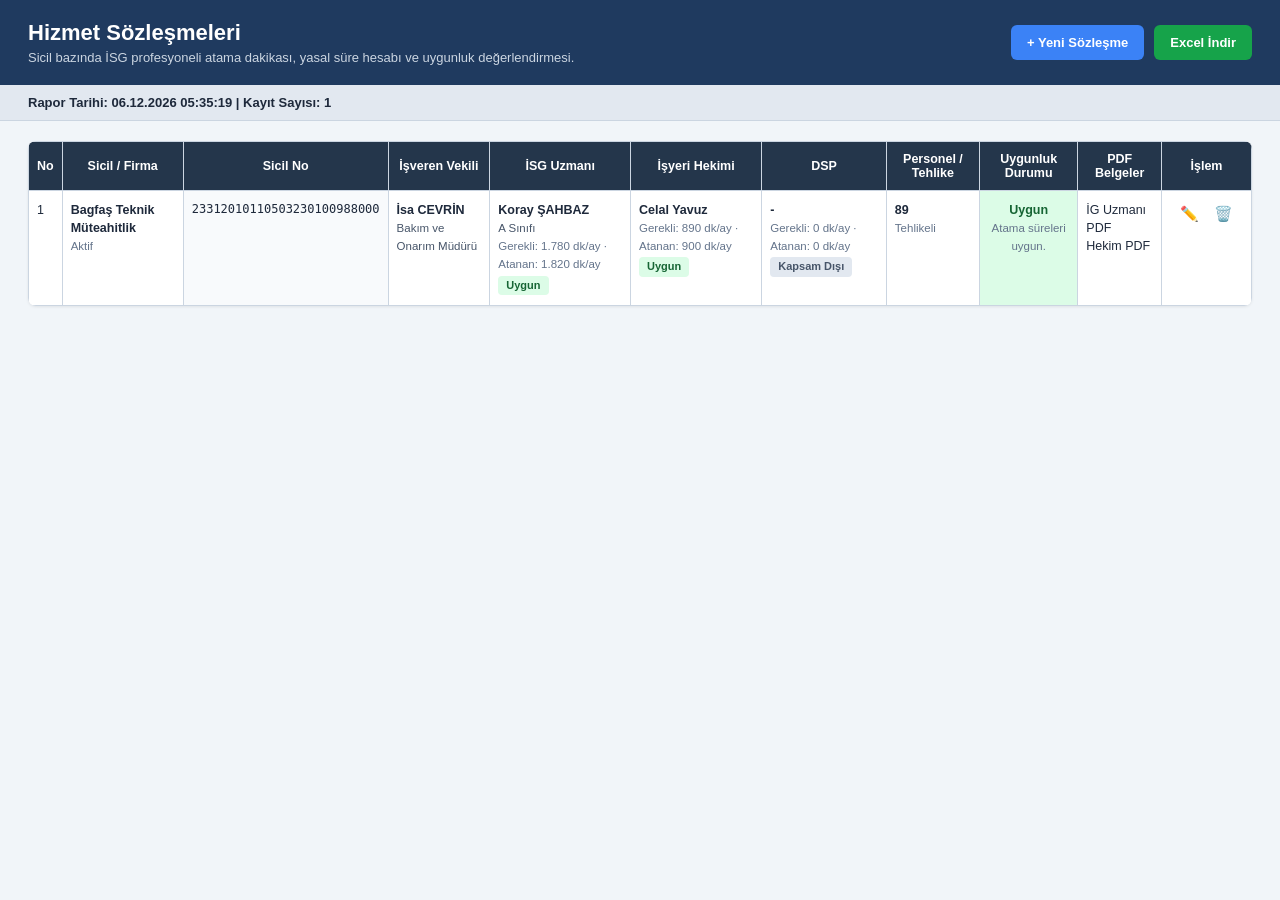
==== index.html @ 4b763975 "Add HTML-based İSG Hizmet Sözleşmeleri report app with Excel export Builds a browser-only CRUD app (" ====
<!DOCTYPE html>
<html lang="tr">
<head>
<meta charset="UTF-8">
<meta name="viewport" content="width=device-width, initial-scale=1.0">
<title>İSG Hizmet Sözleşmeleri</title>
<link rel="stylesheet" href="styles.css">
<script src="vendor/exceljs.min.js"></script>
</head>
<body>

<header class="app-header">
  <div>
    <h1>Hizmet Sözleşmeleri</h1>
    <p>Sicil bazında İSG profesyoneli atama dakikası, yasal süre hesabı ve uygunluk değerlendirmesi.</p>
  </div>
  <div class="header-actions">
    <button id="btnNew" class="btn btn-primary">+ Yeni Sözleşme</button>
    <button id="btnExport" class="btn btn-export">Excel İndir</button>
  </div>
</header>

<div class="meta-bar">
  <span id="reportMeta">Rapor Tarihi: —   |   Kayıt Sayısı: 0</span>
</div>

<main>
  <div class="table-wrap">
    <table id="reportTable">
      <thead>
        <tr>
          <th>No</th>
          <th>Sicil / Firma</th>
          <th>Sicil No</th>
          <th>İşveren Vekili</th>
          <th>İSG Uzmanı</th>
          <th>İşyeri Hekimi</th>
          <th>DSP</th>
          <th>Personel / Tehlike</th>
          <th>Uygunluk Durumu</th>
          <th>PDF Belgeler</th>
          <th class="col-actions">İşlem</th>
        </tr>
      </thead>
      <tbody id="tableBody"></tbody>
    </table>
    <p id="emptyState" class="empty-state" hidden>Henüz kayıt eklenmedi. "Yeni Sözleşme" ile başlayın.</p>
  </div>
</main>

<!-- Kayıt Ekle / Düzenle Modal -->
<div id="modalOverlay" class="modal-overlay" hidden>
  <div class="modal">
    <div class="modal-header">
      <h2 id="modalTitle">Yeni Sözleşme</h2>
      <button id="btnCloseModal" class="btn-icon" aria-label="Kapat">✕</button>
    </div>
    <form id="contractForm" class="modal-body">
      <input type="hidden" id="recordId">

      <fieldset>
        <legend>Firma Bilgileri</legend>
        <div class="grid-2">
          <label>Sicil / Firma Adı
            <input type="text" id="firmaAdi" required placeholder="Örn. Bagfaş Teknik Müteahitlik">
          </label>
          <label>Firma Durumu
            <select id="firmaDurumu">
              <option value="Aktif">Aktif</option>
              <option value="Pasif">Pasif</option>
            </select>
          </label>
          <label>Sicil No
            <input type="text" id="sicilNo" required placeholder="23312010110503230100988000">
          </label>
          <label>Personel Sayısı
            <input type="number" id="personelSayisi" min="0" required placeholder="89">
          </label>
          <label>Tehlike Sınıfı
            <select id="tehlikeSinifi">
              <option value="Az Tehlikeli">Az Tehlikeli</option>
              <option value="Tehlikeli">Tehlikeli</option>
              <option value="Çok Tehlikeli">Çok Tehlikeli</option>
            </select>
          </label>
        </div>
      </fieldset>

      <fieldset>
        <legend>İşveren Vekili</legend>
        <div class="grid-2">
          <label>Ad Soyad
            <input type="text" id="vekilAd" placeholder="İsa CEVRİN">
          </label>
          <label>Unvan
            <input type="text" id="vekilUnvan" placeholder="Bakım ve Onarım Müdürü">
          </label>
        </div>
      </fieldset>

      <fieldset>
        <legend>İSG Uzmanı</legend>
        <div class="grid-4">
          <label>Ad Soyad
            <input type="text" id="isgAd" placeholder="Koray ŞAHBAZ">
          </label>
          <label>Sınıf
            <select id="isgSinif">
              <option value="">Kapsam Dışı</option>
              <option value="A Sınıfı">A Sınıfı</option>
              <option value="B Sınıfı">B Sınıfı</option>
              <option value="C Sınıfı">C Sınıfı</option>
            </select>
          </label>
          <label>Gerekli (dk/ay)
            <input type="number" id="isgGerekli" min="0" value="0">
          </label>
          <label>Atanan (dk/ay)
            <input type="number" id="isgAtanan" min="0" value="0">
          </label>
        </div>
      </fieldset>

      <fieldset>
        <legend>İşyeri Hekimi</legend>
        <div class="grid-3">
          <label>Ad Soyad
            <input type="text" id="hekimAd" placeholder="Celal Yavuz">
          </label>
          <label>Gerekli (dk/ay)
            <input type="number" id="hekimGerekli" min="0" value="0">
          </label>
          <label>Atanan (dk/ay)
            <input type="number" id="hekimAtanan" min="0" value="0">
          </label>
        </div>
      </fieldset>

      <fieldset>
        <legend>DSP (Diğer Sağlık Personeli)</legend>
        <div class="grid-3">
          <label>Ad Soyad <span class="hint">(boş = Kapsam Dışı)</span>
            <input type="text" id="dspAd" placeholder="Emrah BOZCA">
          </label>
          <label>Gerekli (dk/ay)
            <input type="number" id="dspGerekli" min="0" value="0">
          </label>
          <label>Atanan (dk/ay)
            <input type="number" id="dspAtanan" min="0" value="0">
          </label>
        </div>
      </fieldset>

      <fieldset>
        <legend>PDF Belgeler</legend>
        <div class="checkbox-row">
          <label class="checkbox"><input type="checkbox" id="pdfIsg"> İG Uzmanı PDF</label>
          <label class="checkbox"><input type="checkbox" id="pdfHekim"> Hekim PDF</label>
          <label class="checkbox"><input type="checkbox" id="pdfDsp"> DSP PDF</label>
        </div>
      </fieldset>

      <div class="modal-footer">
        <button type="button" id="btnCancel" class="btn btn-secondary">Vazgeç</button>
        <button type="submit" class="btn btn-primary">Kaydet</button>
      </div>
    </form>
  </div>
</div>

<script src="app.js"></script>
</body>
</html>
---- styles.css ----
:root {
  --navy-dark: #1f3a5f;
  --navy-darker: #24364b;
  --slate-bg: #e2e8f0;
  --slate-text: #1e293b;
  --border-color: #cbd5e1;
  --green-bg: #dcfce7;
  --green-text: #166534;
  --red-bg: #fee2e2;
  --red-text: #991b1b;
  --amber-bg: #fef9c3;
  --amber-text: #854d0e;
  --gray-bg: #f8fafc;
  --font: "Segoe UI", "Arial", sans-serif;
  --mono-font: "Consolas", "SFMono-Regular", monospace;
}

* { box-sizing: border-box; }

body {
  margin: 0;
  font-family: var(--font);
  background: #f1f5f9;
  color: var(--slate-text);
}

.app-header {
  background: var(--navy-dark);
  color: #fff;
  padding: 20px 28px;
  display: flex;
  justify-content: space-between;
  align-items: center;
  flex-wrap: wrap;
  gap: 12px;
}

.app-header h1 {
  margin: 0 0 4px 0;
  font-size: 22px;
}

.app-header p {
  margin: 0;
  font-size: 13px;
  color: #cbd5e1;
  max-width: 640px;
}

.header-actions {
  display: flex;
  gap: 10px;
}

.btn {
  border: none;
  border-radius: 6px;
  padding: 10px 16px;
  font-size: 13px;
  font-weight: 600;
  cursor: pointer;
  transition: opacity 0.15s ease;
}

.btn:hover { opacity: 0.88; }

.btn-primary { background: #3b82f6; color: #fff; }
.btn-export { background: #16a34a; color: #fff; }
.btn-secondary { background: #e2e8f0; color: #1e293b; }

.meta-bar {
  background: var(--slate-bg);
  color: var(--slate-text);
  font-weight: 600;
  font-size: 13px;
  padding: 10px 28px;
  border-bottom: 1px solid var(--border-color);
}

main {
  padding: 20px 28px 40px;
}

.table-wrap {
  background: #fff;
  border-radius: 8px;
  overflow-x: auto;
  box-shadow: 0 1px 3px rgba(0,0,0,0.08);
}

table {
  width: 100%;
  border-collapse: collapse;
  min-width: 1100px;
}

thead th {
  background: var(--navy-darker);
  color: #fff;
  font-size: 12.5px;
  text-align: center;
  padding: 10px 8px;
  border: 1px solid var(--border-color);
  white-space: normal;
}

tbody td {
  border: 1px solid var(--border-color);
  padding: 10px 8px;
  font-size: 12.5px;
  vertical-align: top;
  line-height: 1.45;
}

tbody tr:nth-child(even) { background: #fbfcfe; }

td.col-sicilno {
  font-family: var(--mono-font);
  background: var(--gray-bg);
  font-size: 12px;
}

.cell-title { font-weight: 600; }
.cell-sub { color: #64748b; font-size: 11.5px; }
.cell-block + .cell-block { margin-top: 8px; }
.cell-name { font-weight: 600; }
.cell-detail { color: #475569; font-size: 11.5px; }

.badge {
  display: inline-block;
  padding: 2px 8px;
  border-radius: 4px;
  font-size: 11px;
  font-weight: 600;
  margin-top: 2px;
}

.badge-ok { background: var(--green-bg); color: var(--green-text); }
.badge-warn { background: var(--amber-bg); color: var(--amber-text); }
.badge-off { background: #e2e8f0; color: #475569; }

td.col-uygunluk {
  text-align: center;
  font-weight: 700;
}
td.col-uygunluk.ok { background: var(--green-bg); color: var(--green-text); }
td.col-uygunluk.bad { background: var(--red-bg); color: var(--red-text); }

.col-actions { width: 90px; text-align: center; }
td.actions-cell { text-align: center; white-space: nowrap; }

.btn-icon {
  background: none;
  border: none;
  cursor: pointer;
  font-size: 15px;
  padding: 4px 6px;
  border-radius: 4px;
}
.btn-icon:hover { background: #f1f5f9; }

.empty-state {
  text-align: center;
  padding: 40px 20px;
  color: #64748b;
  font-size: 14px;
}

/* Modal */
.modal-overlay {
  position: fixed;
  inset: 0;
  background: rgba(15, 23, 42, 0.55);
  display: flex;
  align-items: flex-start;
  justify-content: center;
  padding: 40px 16px;
  overflow-y: auto;
  z-index: 100;
}

.modal-overlay[hidden] {
  display: none;
}

.modal {
  background: #fff;
  width: 100%;
  max-width: 760px;
  border-radius: 10px;
  overflow: hidden;
  box-shadow: 0 20px 50px rgba(0,0,0,0.3);
}

.modal-header {
  display: flex;
  justify-content: space-between;
  align-items: center;
  padding: 16px 22px;
  background: var(--navy-dark);
  color: #fff;
}
.modal-header h2 { margin: 0; font-size: 17px; }
.modal-header .btn-icon { color: #fff; }

.modal-body { padding: 20px 22px; }

fieldset {
  border: 1px solid #e2e8f0;
  border-radius: 8px;
  margin-bottom: 16px;
  padding: 14px 16px 16px;
}
legend {
  font-weight: 700;
  font-size: 12.5px;
  color: var(--navy-darker);
  padding: 0 6px;
}

.grid-2 { display: grid; grid-template-columns: 1fr 1fr; gap: 12px 16px; }
.grid-3 { display: grid; grid-template-columns: 2fr 1fr 1fr; gap: 12px 16px; }
.grid-4 { display: grid; grid-template-columns: 2fr 1fr 1fr 1fr; gap: 12px 16px; }

label {
  display: flex;
  flex-direction: column;
  gap: 5px;
  font-size: 12.5px;
  font-weight: 600;
  color: #334155;
}

.hint { font-weight: 400; color: #94a3b8; font-size: 11px; }

input[type="text"],
input[type="number"],
select {
  font-family: var(--font);
  font-size: 13px;
  padding: 8px 10px;
  border: 1px solid #cbd5e1;
  border-radius: 6px;
  font-weight: 400;
  color: #0f172a;
}

input:focus, select:focus {
  outline: 2px solid #93c5fd;
  outline-offset: 1px;
}

.checkbox-row { display: flex; gap: 20px; flex-wrap: wrap; }
.checkbox {
  flex-direction: row;
  align-items: center;
  font-weight: 500;
}
.checkbox input { width: auto; }

.modal-footer {
  display: flex;
  justify-content: flex-end;
  gap: 10px;
  margin-top: 4px;
}

@media (max-width: 640px) {
  .grid-2, .grid-3, .grid-4 { grid-template-columns: 1fr; }
  .app-header { flex-direction: column; align-items: flex-start; }
}
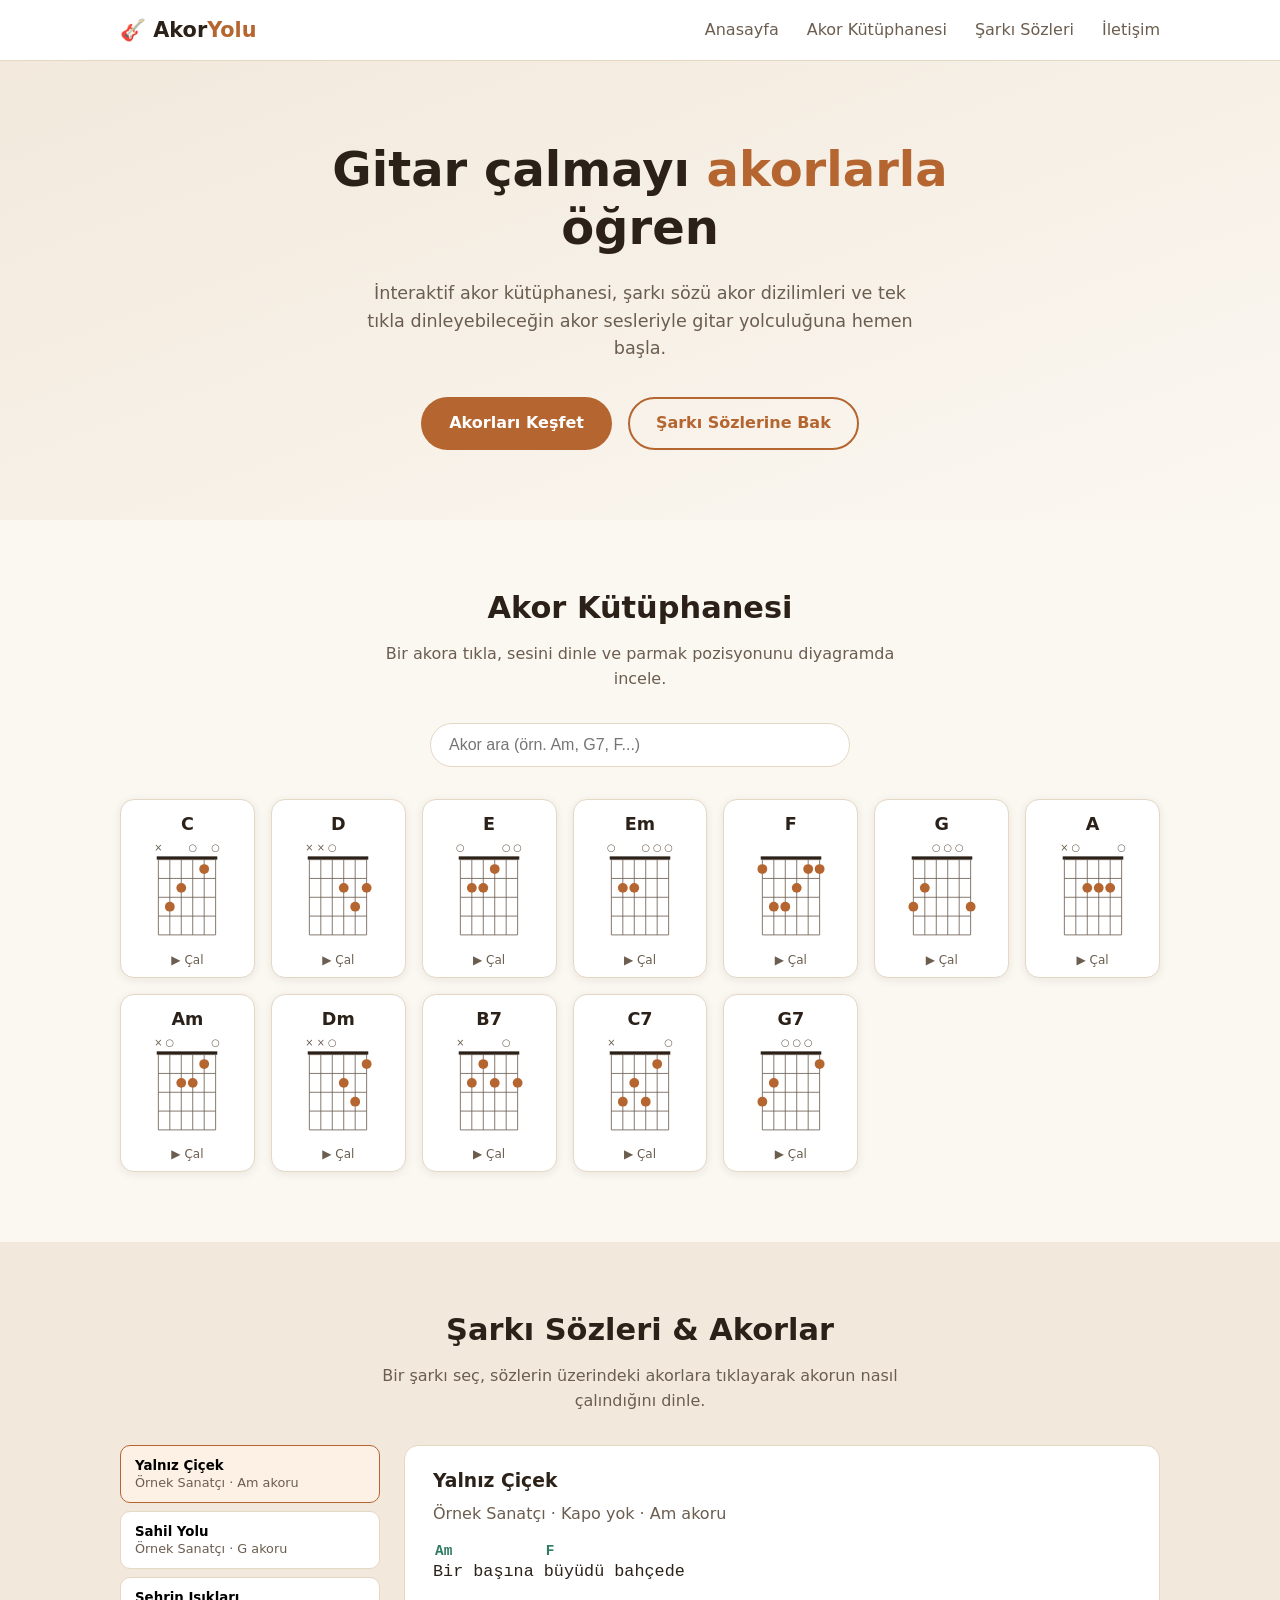
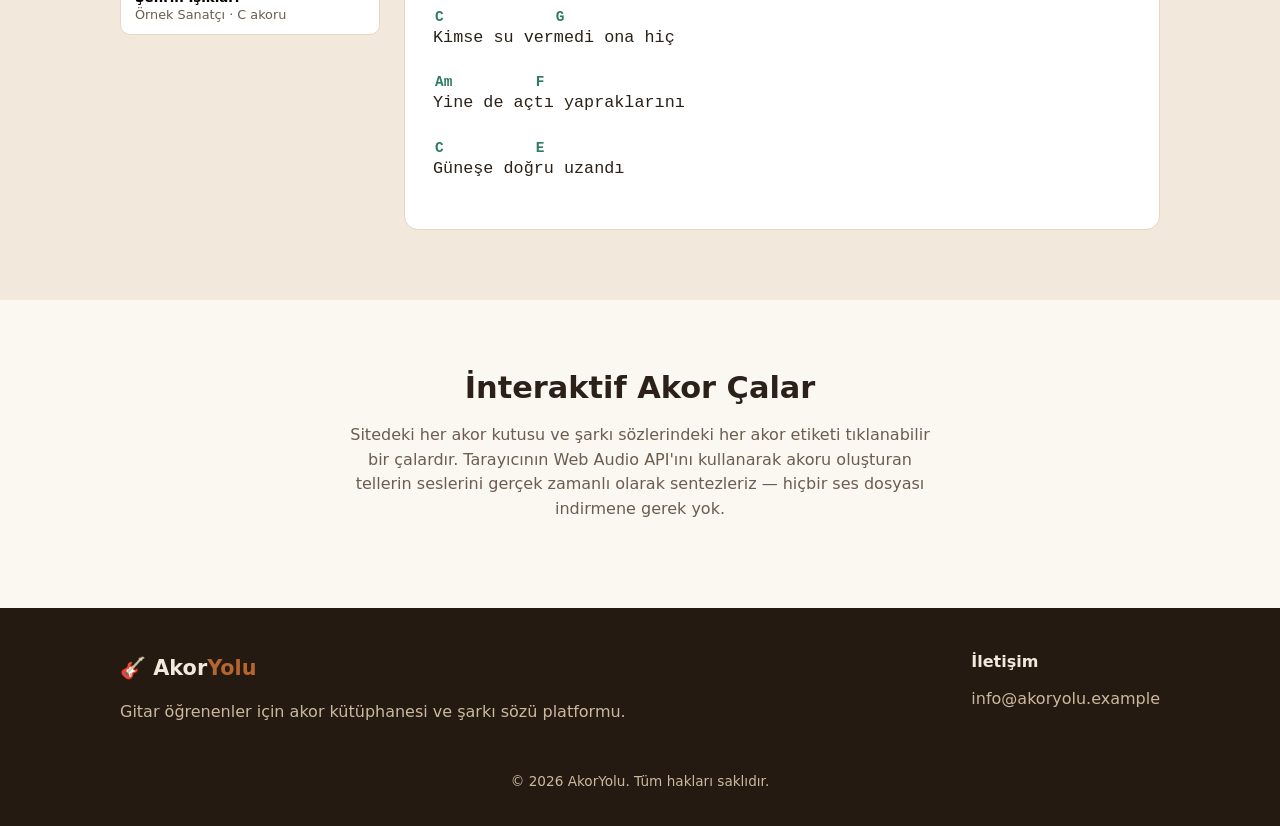
==== commit 66ee54e6: "Add guitar chord homepage with library, song sheets, and interactive player Builds a static Turkish-" ====
--- a/index.html
+++ b/index.html
@@ -1,173 +1,106 @@
 <!DOCTYPE html>
 <html lang="tr">
 <head>
-<meta charset="UTF-8">
-<meta name="viewport" content="width=device-width, initial-scale=1.0">
-<title>İSG Hizmet Sözleşmeleri</title>
-<link rel="stylesheet" href="styles.css">
-<script src="vendor/exceljs.min.js"></script>
+  <meta charset="UTF-8" />
+  <meta name="viewport" content="width=device-width, initial-scale=1.0" />
+  <title>AkorYolu — Gitar Akorları ve Şarkı Sözleri</title>
+  <link rel="icon" href="data:," />
+  <link rel="stylesheet" href="css/style.css" />
 </head>
 <body>
+  <header class="site-header">
+    <div class="container header-inner">
+      <a href="#top" class="logo">🎸 Akor<span>Yolu</span></a>
+      <button id="nav-toggle" class="nav-toggle" aria-label="Menüyü aç/kapat">☰</button>
+      <nav>
+        <ul id="nav-links" class="nav-links">
+          <li><a class="nav-link" href="#top">Anasayfa</a></li>
+          <li><a class="nav-link" href="#kutuphane">Akor Kütüphanesi</a></li>
+          <li><a class="nav-link" href="#sarkilar">Şarkı Sözleri</a></li>
+          <li><a class="nav-link" href="#iletisim">İletişim</a></li>
+        </ul>
+      </nav>
+    </div>
+  </header>
 
-<header class="app-header">
-  <div>
-    <h1>Hizmet Sözleşmeleri</h1>
-    <p>Sicil bazında İSG profesyoneli atama dakikası, yasal süre hesabı ve uygunluk değerlendirmesi.</p>
-  </div>
-  <div class="header-actions">
-    <button id="btnNew" class="btn btn-primary">+ Yeni Sözleşme</button>
-    <button id="btnExport" class="btn btn-export">Excel İndir</button>
-  </div>
-</header>
+  <main id="top">
+    <section class="hero">
+      <div class="container hero-inner">
+        <h1>Gitar çalmayı <span>akorlarla</span> öğren</h1>
+        <p>
+          İnteraktif akor kütüphanesi, şarkı sözü akor dizilimleri ve tek tıkla
+          dinleyebileceğin akor sesleriyle gitar yolculuğuna hemen başla.
+        </p>
+        <div class="hero-actions">
+          <a href="#kutuphane" class="btn btn-primary nav-link">Akorları Keşfet</a>
+          <a href="#sarkilar" class="btn btn-secondary nav-link">Şarkı Sözlerine Bak</a>
+        </div>
+      </div>
+    </section>
 
-<div class="meta-bar">
-  <span id="reportMeta">Rapor Tarihi: —   |   Kayıt Sayısı: 0</span>
-</div>
+    <section id="kutuphane" class="section">
+      <div class="container">
+        <h2>Akor Kütüphanesi</h2>
+        <p class="section-lead">Bir akora tıkla, sesini dinle ve parmak pozisyonunu diyagramda incele.</p>
 
-<main>
-  <div class="table-wrap">
-    <table id="reportTable">
-      <thead>
-        <tr>
-          <th>No</th>
-          <th>Sicil / Firma</th>
-          <th>Sicil No</th>
-          <th>İşveren Vekili</th>
-          <th>İSG Uzmanı</th>
-          <th>İşyeri Hekimi</th>
-          <th>DSP</th>
-          <th>Personel / Tehlike</th>
-          <th>Uygunluk Durumu</th>
-          <th>PDF Belgeler</th>
-          <th class="col-actions">İşlem</th>
-        </tr>
-      </thead>
-      <tbody id="tableBody"></tbody>
-    </table>
-    <p id="emptyState" class="empty-state" hidden>Henüz kayıt eklenmedi. "Yeni Sözleşme" ile başlayın.</p>
-  </div>
-</main>
+        <input
+          type="search"
+          id="chord-search"
+          class="search-input"
+          placeholder="Akor ara (örn. Am, G7, F...)"
+          aria-label="Akor ara"
+        />
 
-<!-- Kayıt Ekle / Düzenle Modal -->
-<div id="modalOverlay" class="modal-overlay" hidden>
-  <div class="modal">
-    <div class="modal-header">
-      <h2 id="modalTitle">Yeni Sözleşme</h2>
-      <button id="btnCloseModal" class="btn-icon" aria-label="Kapat">✕</button>
+        <div id="chord-grid" class="chord-grid"></div>
+
+        <div id="chord-detail" class="chord-detail" hidden></div>
+      </div>
+    </section>
+
+    <section id="sarkilar" class="section section-alt">
+      <div class="container">
+        <h2>Şarkı Sözleri &amp; Akorlar</h2>
+        <p class="section-lead">
+          Bir şarkı seç, sözlerin üzerindeki akorlara tıklayarak akorun nasıl çalındığını dinle.
+        </p>
+
+        <div class="song-layout">
+          <div id="song-list" class="song-list"></div>
+          <div id="song-sheet" class="song-sheet"></div>
+        </div>
+      </div>
+    </section>
+
+    <section id="oynatici" class="section">
+      <div class="container player-info">
+        <h2>İnteraktif Akor Çalar</h2>
+        <p>
+          Sitedeki her akor kutusu ve şarkı sözlerindeki her akor etiketi tıklanabilir bir
+          çalardır. Tarayıcının Web Audio API'ını kullanarak akoru oluşturan tellerin
+          seslerini gerçek zamanlı olarak sentezleriz — hiçbir ses dosyası indirmene gerek yok.
+        </p>
+      </div>
+    </section>
+  </main>
+
+  <footer id="iletisim" class="site-footer">
+    <div class="container footer-inner">
+      <div>
+        <a href="#top" class="logo">🎸 Akor<span>Yolu</span></a>
+        <p>Gitar öğrenenler için akor kütüphanesi ve şarkı sözü platformu.</p>
+      </div>
+      <div>
+        <h4>İletişim</h4>
+        <p>info@akoryolu.example</p>
+      </div>
     </div>
-    <form id="contractForm" class="modal-body">
-      <input type="hidden" id="recordId">
+    <p class="copyright">&copy; 2026 AkorYolu. Tüm hakları saklıdır.</p>
+  </footer>
 
-      <fieldset>
-        <legend>Firma Bilgileri</legend>
-        <div class="grid-2">
-          <label>Sicil / Firma Adı
-            <input type="text" id="firmaAdi" required placeholder="Örn. Bagfaş Teknik Müteahitlik">
-          </label>
-          <label>Firma Durumu
-            <select id="firmaDurumu">
-              <option value="Aktif">Aktif</option>
-              <option value="Pasif">Pasif</option>
-            </select>
-          </label>
-          <label>Sicil No
-            <input type="text" id="sicilNo" required placeholder="23312010110503230100988000">
-          </label>
-          <label>Personel Sayısı
-            <input type="number" id="personelSayisi" min="0" required placeholder="89">
-          </label>
-          <label>Tehlike Sınıfı
-            <select id="tehlikeSinifi">
-              <option value="Az Tehlikeli">Az Tehlikeli</option>
-              <option value="Tehlikeli">Tehlikeli</option>
-              <option value="Çok Tehlikeli">Çok Tehlikeli</option>
-            </select>
-          </label>
-        </div>
-      </fieldset>
-
-      <fieldset>
-        <legend>İşveren Vekili</legend>
-        <div class="grid-2">
-          <label>Ad Soyad
-            <input type="text" id="vekilAd" placeholder="İsa CEVRİN">
-          </label>
-          <label>Unvan
-            <input type="text" id="vekilUnvan" placeholder="Bakım ve Onarım Müdürü">
-          </label>
-        </div>
-      </fieldset>
-
-      <fieldset>
-        <legend>İSG Uzmanı</legend>
-        <div class="grid-4">
-          <label>Ad Soyad
-            <input type="text" id="isgAd" placeholder="Koray ŞAHBAZ">
-          </label>
-          <label>Sınıf
-            <select id="isgSinif">
-              <option value="">Kapsam Dışı</option>
-              <option value="A Sınıfı">A Sınıfı</option>
-              <option value="B Sınıfı">B Sınıfı</option>
-              <option value="C Sınıfı">C Sınıfı</option>
-            </select>
-          </label>
-          <label>Gerekli (dk/ay)
-            <input type="number" id="isgGerekli" min="0" value="0">
-          </label>
-          <label>Atanan (dk/ay)
-            <input type="number" id="isgAtanan" min="0" value="0">
-          </label>
-        </div>
-      </fieldset>
-
-      <fieldset>
-        <legend>İşyeri Hekimi</legend>
-        <div class="grid-3">
-          <label>Ad Soyad
-            <input type="text" id="hekimAd" placeholder="Celal Yavuz">
-          </label>
-          <label>Gerekli (dk/ay)
-            <input type="number" id="hekimGerekli" min="0" value="0">
-          </label>
-          <label>Atanan (dk/ay)
-            <input type="number" id="hekimAtanan" min="0" value="0">
-          </label>
-        </div>
-      </fieldset>
-
-      <fieldset>
-        <legend>DSP (Diğer Sağlık Personeli)</legend>
-        <div class="grid-3">
-          <label>Ad Soyad <span class="hint">(boş = Kapsam Dışı)</span>
-            <input type="text" id="dspAd" placeholder="Emrah BOZCA">
-          </label>
-          <label>Gerekli (dk/ay)
-            <input type="number" id="dspGerekli" min="0" value="0">
-          </label>
-          <label>Atanan (dk/ay)
-            <input type="number" id="dspAtanan" min="0" value="0">
-          </label>
-        </div>
-      </fieldset>
-
-      <fieldset>
-        <legend>PDF Belgeler</legend>
-        <div class="checkbox-row">
-          <label class="checkbox"><input type="checkbox" id="pdfIsg"> İG Uzmanı PDF</label>
-          <label class="checkbox"><input type="checkbox" id="pdfHekim"> Hekim PDF</label>
-          <label class="checkbox"><input type="checkbox" id="pdfDsp"> DSP PDF</label>
-        </div>
-      </fieldset>
-
-      <div class="modal-footer">
-        <button type="button" id="btnCancel" class="btn btn-secondary">Vazgeç</button>
-        <button type="submit" class="btn btn-primary">Kaydet</button>
-      </div>
-    </form>
-  </div>
-</div>
-
-<script src="app.js"></script>
+  <script src="js/chords.js"></script>
+  <script src="js/fretboard.js"></script>
+  <script src="js/player.js"></script>
+  <script src="js/songs.js"></script>
+  <script src="js/app.js"></script>
 </body>
 </html>
--- a/css/style.css
+++ b/css/style.css
@@ -0,0 +1,476 @@
+:root {
+  --color-bg: #fbf7f1;
+  --color-bg-alt: #f2e9dc;
+  --color-surface: #ffffff;
+  --color-text: #2b2118;
+  --color-text-muted: #6b5d4f;
+  --color-primary: #b5652f;
+  --color-primary-dark: #8f4d20;
+  --color-accent: #2f7a63;
+  --color-border: #e4d7c4;
+  --shadow-card: 0 2px 10px rgba(43, 33, 24, 0.08);
+  --radius: 14px;
+  font-size: 16px;
+}
+
+* {
+  box-sizing: border-box;
+}
+
+body {
+  margin: 0;
+  font-family: "Segoe UI", system-ui, -apple-system, sans-serif;
+  background: var(--color-bg);
+  color: var(--color-text);
+  line-height: 1.55;
+}
+
+.container {
+  max-width: 1080px;
+  margin: 0 auto;
+  padding: 0 20px;
+}
+
+h1, h2, h3, h4 {
+  line-height: 1.2;
+  margin: 0 0 0.5em;
+}
+
+a {
+  color: inherit;
+}
+
+/* Header */
+
+.site-header {
+  position: sticky;
+  top: 0;
+  z-index: 20;
+  background: var(--color-surface);
+  border-bottom: 1px solid var(--color-border);
+}
+
+.header-inner {
+  display: flex;
+  align-items: center;
+  justify-content: space-between;
+  padding: 14px 20px;
+}
+
+.logo {
+  font-size: 1.3rem;
+  font-weight: 700;
+  text-decoration: none;
+  color: var(--color-text);
+}
+
+.logo span {
+  color: var(--color-primary);
+}
+
+.nav-toggle {
+  display: none;
+  background: none;
+  border: none;
+  font-size: 1.4rem;
+  cursor: pointer;
+  color: var(--color-text);
+}
+
+.nav-links {
+  list-style: none;
+  display: flex;
+  gap: 28px;
+  margin: 0;
+  padding: 0;
+}
+
+.nav-link {
+  text-decoration: none;
+  font-weight: 500;
+  color: var(--color-text-muted);
+  transition: color 0.15s;
+}
+
+.nav-link:hover {
+  color: var(--color-primary);
+}
+
+/* Hero */
+
+.hero {
+  background: linear-gradient(160deg, var(--color-bg-alt), var(--color-bg));
+  padding: 80px 0 70px;
+  text-align: center;
+}
+
+.hero h1 {
+  font-size: clamp(2rem, 4vw, 3rem);
+  max-width: 700px;
+  margin: 0 auto 0.5em;
+}
+
+.hero h1 span {
+  color: var(--color-primary);
+}
+
+.hero p {
+  max-width: 560px;
+  margin: 0 auto 2em;
+  color: var(--color-text-muted);
+  font-size: 1.1rem;
+}
+
+.hero-actions {
+  display: flex;
+  gap: 16px;
+  justify-content: center;
+  flex-wrap: wrap;
+}
+
+.btn {
+  display: inline-block;
+  padding: 12px 26px;
+  border-radius: 999px;
+  font-weight: 600;
+  text-decoration: none;
+  cursor: pointer;
+  border: 2px solid transparent;
+  font-size: 1rem;
+}
+
+.btn-primary {
+  background: var(--color-primary);
+  color: #fff;
+}
+
+.btn-primary:hover {
+  background: var(--color-primary-dark);
+}
+
+.btn-secondary {
+  background: transparent;
+  border-color: var(--color-primary);
+  color: var(--color-primary);
+}
+
+.btn-secondary:hover {
+  background: var(--color-bg-alt);
+}
+
+/* Sections */
+
+.section {
+  padding: 70px 0;
+}
+
+.section-alt {
+  background: var(--color-bg-alt);
+}
+
+.section h2 {
+  font-size: 1.9rem;
+  text-align: center;
+}
+
+.section-lead {
+  text-align: center;
+  color: var(--color-text-muted);
+  max-width: 560px;
+  margin: 0 auto 32px;
+}
+
+/* Chord library */
+
+.search-input {
+  display: block;
+  width: 100%;
+  max-width: 420px;
+  margin: 0 auto 32px;
+  padding: 12px 18px;
+  border-radius: 999px;
+  border: 1px solid var(--color-border);
+  font-size: 1rem;
+  background: var(--color-surface);
+}
+
+.search-input:focus {
+  outline: 2px solid var(--color-primary);
+}
+
+.chord-grid {
+  display: grid;
+  grid-template-columns: repeat(auto-fill, minmax(130px, 1fr));
+  gap: 16px;
+}
+
+.chord-card {
+  background: var(--color-surface);
+  border: 1px solid var(--color-border);
+  border-radius: var(--radius);
+  padding: 14px 10px 10px;
+  display: flex;
+  flex-direction: column;
+  align-items: center;
+  gap: 6px;
+  cursor: pointer;
+  box-shadow: var(--shadow-card);
+  transition: transform 0.15s, box-shadow 0.15s;
+  color: var(--color-text);
+  font-family: inherit;
+}
+
+.chord-card:hover {
+  transform: translateY(-3px);
+  box-shadow: 0 6px 16px rgba(43, 33, 24, 0.14);
+}
+
+.chord-card.is-playing {
+  border-color: var(--color-primary);
+  box-shadow: 0 0 0 3px rgba(181, 101, 47, 0.25);
+}
+
+.chord-name {
+  font-weight: 700;
+  font-size: 1.1rem;
+}
+
+.chord-play-hint {
+  font-size: 0.75rem;
+  color: var(--color-text-muted);
+}
+
+.empty-state {
+  grid-column: 1 / -1;
+  text-align: center;
+  color: var(--color-text-muted);
+}
+
+/* Fretboard SVG */
+
+.fretboard-svg {
+  width: 90px;
+  color: var(--color-text);
+}
+
+.chord-detail .fretboard-svg {
+  width: 140px;
+}
+
+.string-line {
+  stroke: var(--color-text-muted);
+  stroke-width: 1;
+}
+
+.fret-line {
+  stroke: var(--color-text-muted);
+  stroke-width: 1;
+}
+
+.nut {
+  fill: var(--color-text);
+}
+
+.finger-dot {
+  fill: var(--color-primary);
+}
+
+.string-marker {
+  font-size: 12px;
+  fill: var(--color-text-muted);
+}
+
+.fret-label {
+  font-size: 10px;
+  fill: var(--color-text-muted);
+}
+
+/* Chord detail */
+
+.chord-detail {
+  margin-top: 36px;
+  background: var(--color-surface);
+  border: 1px solid var(--color-border);
+  border-radius: var(--radius);
+  padding: 24px;
+}
+
+.chord-detail-inner {
+  display: flex;
+  gap: 24px;
+  align-items: center;
+  flex-wrap: wrap;
+}
+
+.chord-detail-inner p {
+  color: var(--color-text-muted);
+  max-width: 420px;
+}
+
+/* Songs */
+
+.song-layout {
+  display: grid;
+  grid-template-columns: 260px 1fr;
+  gap: 24px;
+}
+
+.song-list {
+  display: flex;
+  flex-direction: column;
+  gap: 8px;
+}
+
+.song-list-item {
+  text-align: left;
+  background: var(--color-surface);
+  border: 1px solid var(--color-border);
+  border-radius: 10px;
+  padding: 12px 14px;
+  cursor: pointer;
+  font-family: inherit;
+  display: flex;
+  flex-direction: column;
+  gap: 2px;
+}
+
+.song-list-item:hover {
+  border-color: var(--color-primary);
+}
+
+.song-list-item.active {
+  border-color: var(--color-primary);
+  background: #fdf1e6;
+}
+
+.song-title {
+  font-weight: 600;
+}
+
+.song-meta {
+  font-size: 0.8rem;
+  color: var(--color-text-muted);
+}
+
+.song-sheet {
+  background: var(--color-surface);
+  border: 1px solid var(--color-border);
+  border-radius: var(--radius);
+  padding: 24px 28px;
+}
+
+.song-sheet-header p {
+  color: var(--color-text-muted);
+  margin-top: 0;
+}
+
+.song-lyrics {
+  font-family: "Courier New", monospace;
+  font-size: 1.05rem;
+}
+
+.lyric-line {
+  display: flex;
+  flex-wrap: wrap;
+  margin-bottom: 1.4em;
+}
+
+.lyric-segment {
+  display: flex;
+  flex-direction: column;
+  align-items: flex-start;
+}
+
+.chord-tag {
+  background: none;
+  border: none;
+  color: var(--color-accent);
+  font-weight: 700;
+  cursor: pointer;
+  padding: 0 2px;
+  font-family: inherit;
+  font-size: 0.9rem;
+}
+
+.chord-tag:hover,
+.chord-tag.is-playing {
+  color: var(--color-primary);
+  text-decoration: underline;
+}
+
+.chord-tag-empty {
+  visibility: hidden;
+}
+
+.lyric-word {
+  white-space: pre;
+}
+
+/* Player info */
+
+.player-info {
+  text-align: center;
+  max-width: 640px;
+}
+
+.player-info p {
+  color: var(--color-text-muted);
+}
+
+/* Footer */
+
+.site-footer {
+  background: #241a11;
+  color: #f2e9dc;
+  padding: 44px 0 20px;
+}
+
+.footer-inner {
+  display: flex;
+  justify-content: space-between;
+  flex-wrap: wrap;
+  gap: 24px;
+}
+
+.site-footer .logo {
+  color: #f2e9dc;
+}
+
+.site-footer p {
+  color: #cbb99f;
+}
+
+.copyright {
+  text-align: center;
+  color: #8a7862;
+  font-size: 0.85rem;
+  margin-top: 30px;
+}
+
+/* Responsive */
+
+@media (max-width: 720px) {
+  .nav-toggle {
+    display: block;
+  }
+
+  .nav-links {
+    position: absolute;
+    top: 100%;
+    left: 0;
+    right: 0;
+    background: var(--color-surface);
+    flex-direction: column;
+    padding: 16px 20px;
+    display: none;
+    border-bottom: 1px solid var(--color-border);
+  }
+
+  .nav-links.open {
+    display: flex;
+  }
+
+  .song-layout {
+    grid-template-columns: 1fr;
+  }
+}
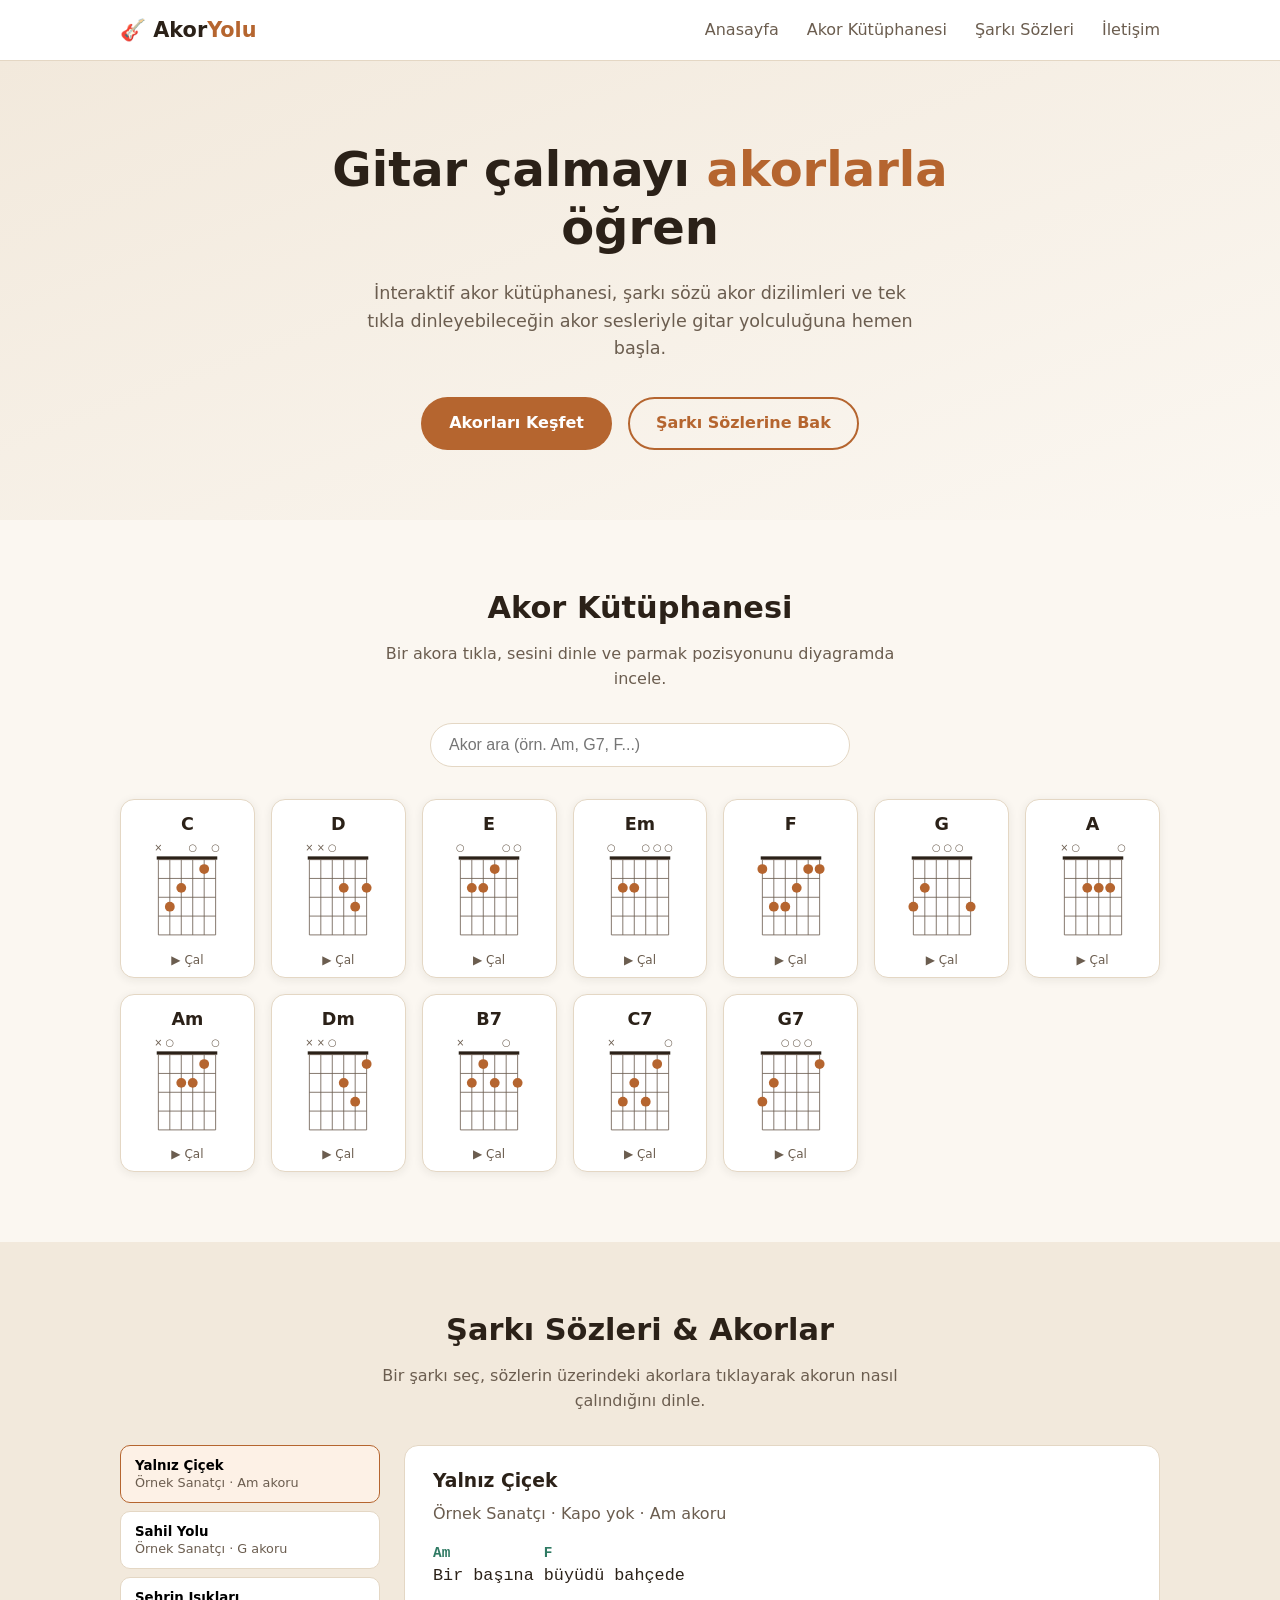
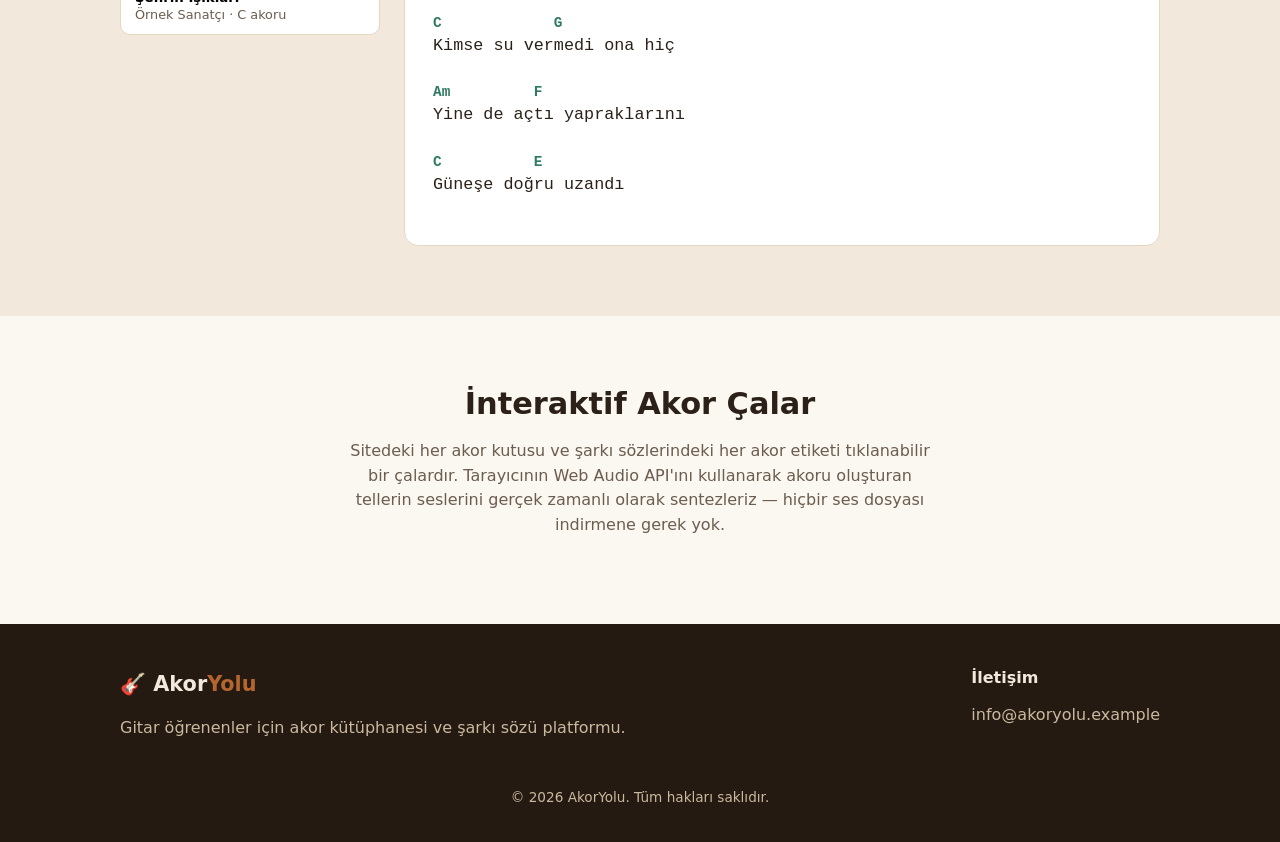
==== commit 794bb75a: "Turn site into an installable PWA for phone/tablet and iOS Adds a web app manifest, service worker (" ====
--- a/index.html
+++ b/index.html
@@ -2,9 +2,21 @@
 <html lang="tr">
 <head>
   <meta charset="UTF-8" />
-  <meta name="viewport" content="width=device-width, initial-scale=1.0" />
+  <meta name="viewport" content="width=device-width, initial-scale=1.0, viewport-fit=cover, user-scalable=no" />
   <title>AkorYolu — Gitar Akorları ve Şarkı Sözleri</title>
+
+  <!-- PWA -->
+  <link rel="manifest" href="manifest.json" />
+  <meta name="theme-color" content="#b5652f" />
+  <link rel="icon" type="image/png" sizes="32x32" href="icons/favicon-32.png" />
   <link rel="icon" href="data:," />
+
+  <!-- iOS "Add to Home Screen" support -->
+  <meta name="apple-mobile-web-app-capable" content="yes" />
+  <meta name="apple-mobile-web-app-status-bar-style" content="black-translucent" />
+  <meta name="apple-mobile-web-app-title" content="AkorYolu" />
+  <link rel="apple-touch-icon" href="icons/apple-touch-icon.png" />
+
   <link rel="stylesheet" href="css/style.css" />
 </head>
 <body>
@@ -102,5 +114,12 @@
   <script src="js/player.js"></script>
   <script src="js/songs.js"></script>
   <script src="js/app.js"></script>
+  <script>
+    if ("serviceWorker" in navigator) {
+      window.addEventListener("load", () => {
+        navigator.serviceWorker.register("service-worker.js").catch(() => {});
+      });
+    }
+  </script>
 </body>
 </html>
--- a/css/style.css
+++ b/css/style.css
@@ -17,12 +17,22 @@
   box-sizing: border-box;
 }
 
+html {
+  -webkit-text-size-adjust: 100%;
+}
+
 body {
   margin: 0;
   font-family: "Segoe UI", system-ui, -apple-system, sans-serif;
   background: var(--color-bg);
   color: var(--color-text);
   line-height: 1.55;
+  overscroll-behavior-y: contain;
+  -webkit-tap-highlight-color: transparent;
+}
+
+button {
+  touch-action: manipulation;
 }
 
 .container {
@@ -48,6 +58,7 @@
   z-index: 20;
   background: var(--color-surface);
   border-bottom: 1px solid var(--color-border);
+  padding-top: env(safe-area-inset-top);
 }
 
 .header-inner {
@@ -55,6 +66,8 @@
   align-items: center;
   justify-content: space-between;
   padding: 14px 20px;
+  padding-left: max(20px, env(safe-area-inset-left));
+  padding-right: max(20px, env(safe-area-inset-right));
 }
 
 .logo {
@@ -387,9 +400,11 @@
   color: var(--color-accent);
   font-weight: 700;
   cursor: pointer;
-  padding: 0 2px;
+  padding: 6px 4px;
+  margin: -6px -4px;
   font-family: inherit;
   font-size: 0.9rem;
+  min-height: 32px;
 }
 
 .chord-tag:hover,
@@ -423,6 +438,7 @@
   background: #241a11;
   color: #f2e9dc;
   padding: 44px 0 20px;
+  padding-bottom: max(20px, env(safe-area-inset-bottom));
 }
 
 .footer-inner {
@@ -452,6 +468,8 @@
 @media (max-width: 720px) {
   .nav-toggle {
     display: block;
+    min-width: 44px;
+    min-height: 44px;
   }
 
   .nav-links {
@@ -462,6 +480,7 @@
     background: var(--color-surface);
     flex-direction: column;
     padding: 16px 20px;
+    padding-bottom: max(16px, env(safe-area-inset-bottom));
     display: none;
     border-bottom: 1px solid var(--color-border);
   }
@@ -470,7 +489,50 @@
     display: flex;
   }
 
+  .nav-links .nav-link {
+    display: block;
+    padding: 10px 0;
+  }
+
   .song-layout {
     grid-template-columns: 1fr;
   }
-}
+
+  .hero {
+    padding: 56px 0 48px;
+  }
+
+  .section {
+    padding: 48px 0;
+  }
+
+  .chord-grid {
+    grid-template-columns: repeat(auto-fill, minmax(105px, 1fr));
+    gap: 12px;
+  }
+}
+
+/* Tablet: keep nav visible but tighten spacing a touch */
+@media (min-width: 721px) and (max-width: 1024px) {
+  .chord-grid {
+    grid-template-columns: repeat(auto-fill, minmax(140px, 1fr));
+  }
+}
+
+/* Touch devices: enlarge tap targets */
+@media (pointer: coarse) {
+  .chord-card {
+    min-height: 44px;
+  }
+
+  .song-list-item {
+    min-height: 48px;
+  }
+
+  .btn {
+    min-height: 44px;
+    display: inline-flex;
+    align-items: center;
+    justify-content: center;
+  }
+}
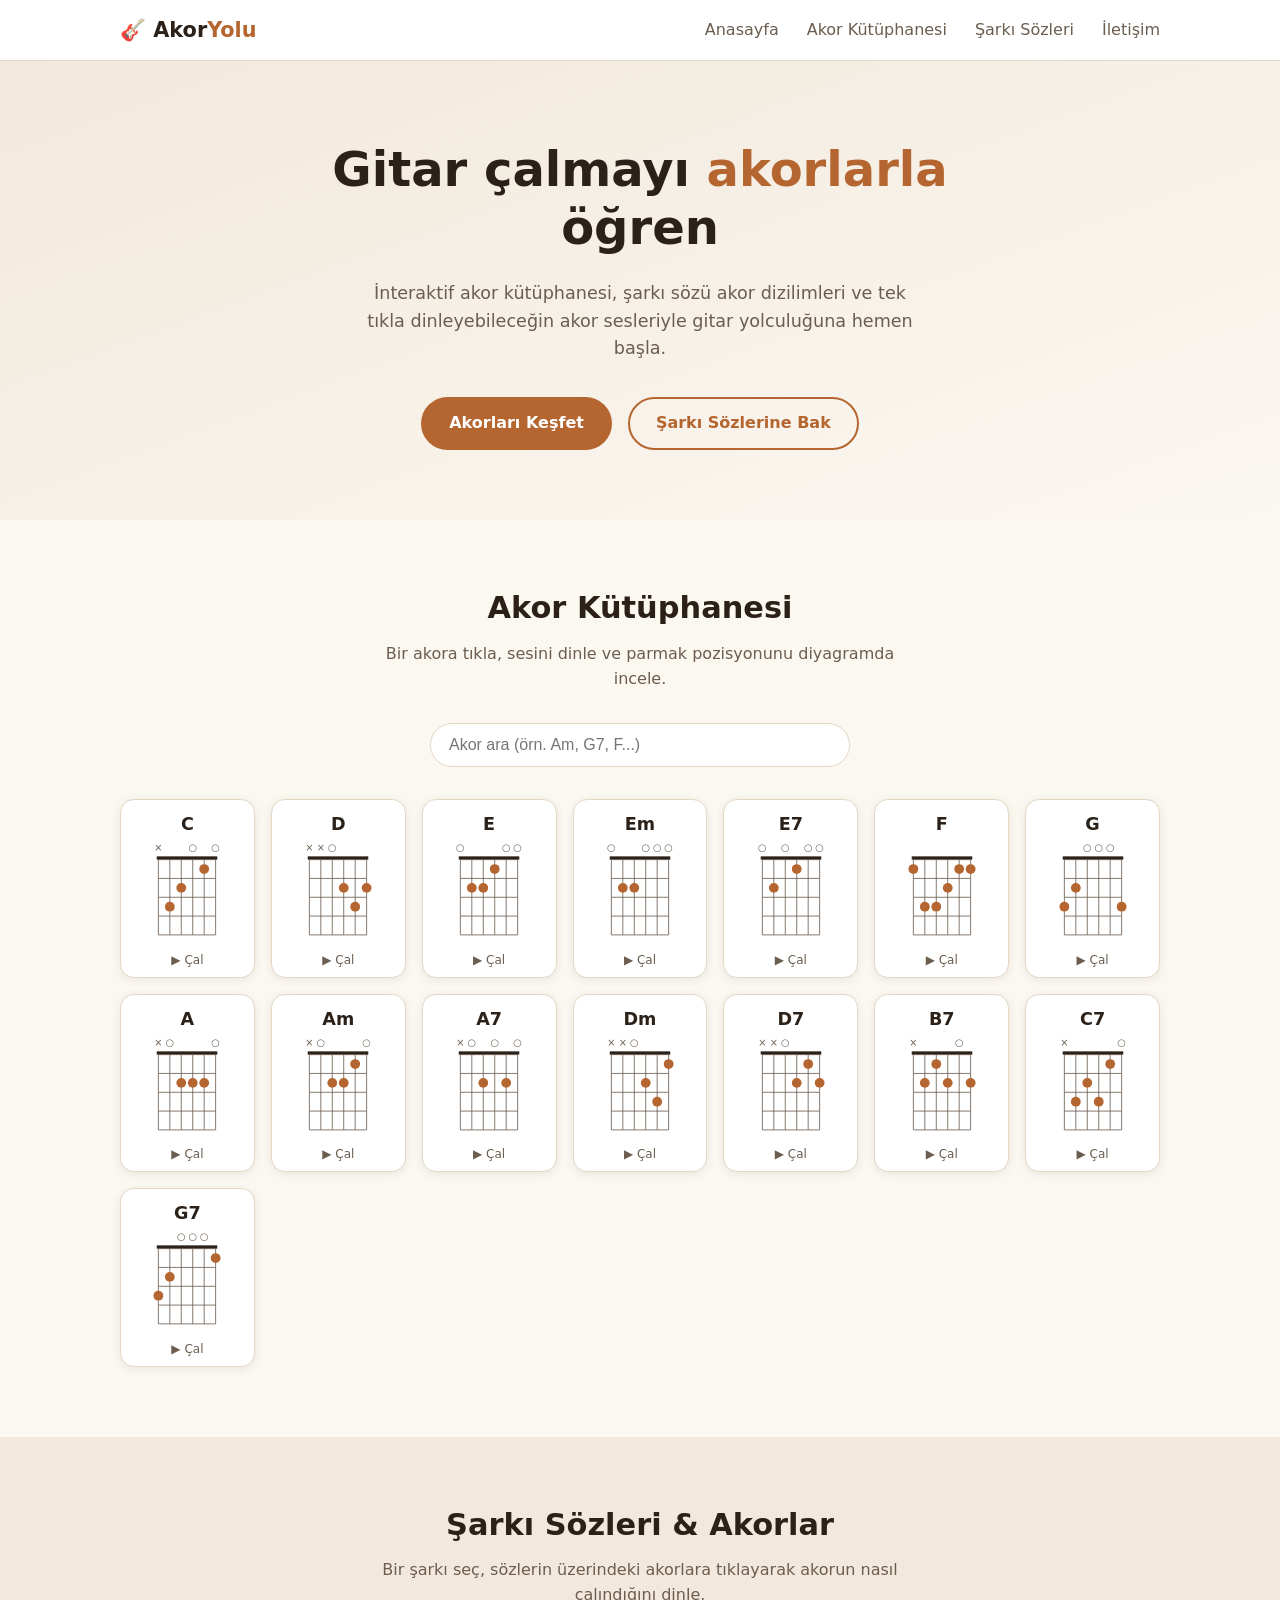
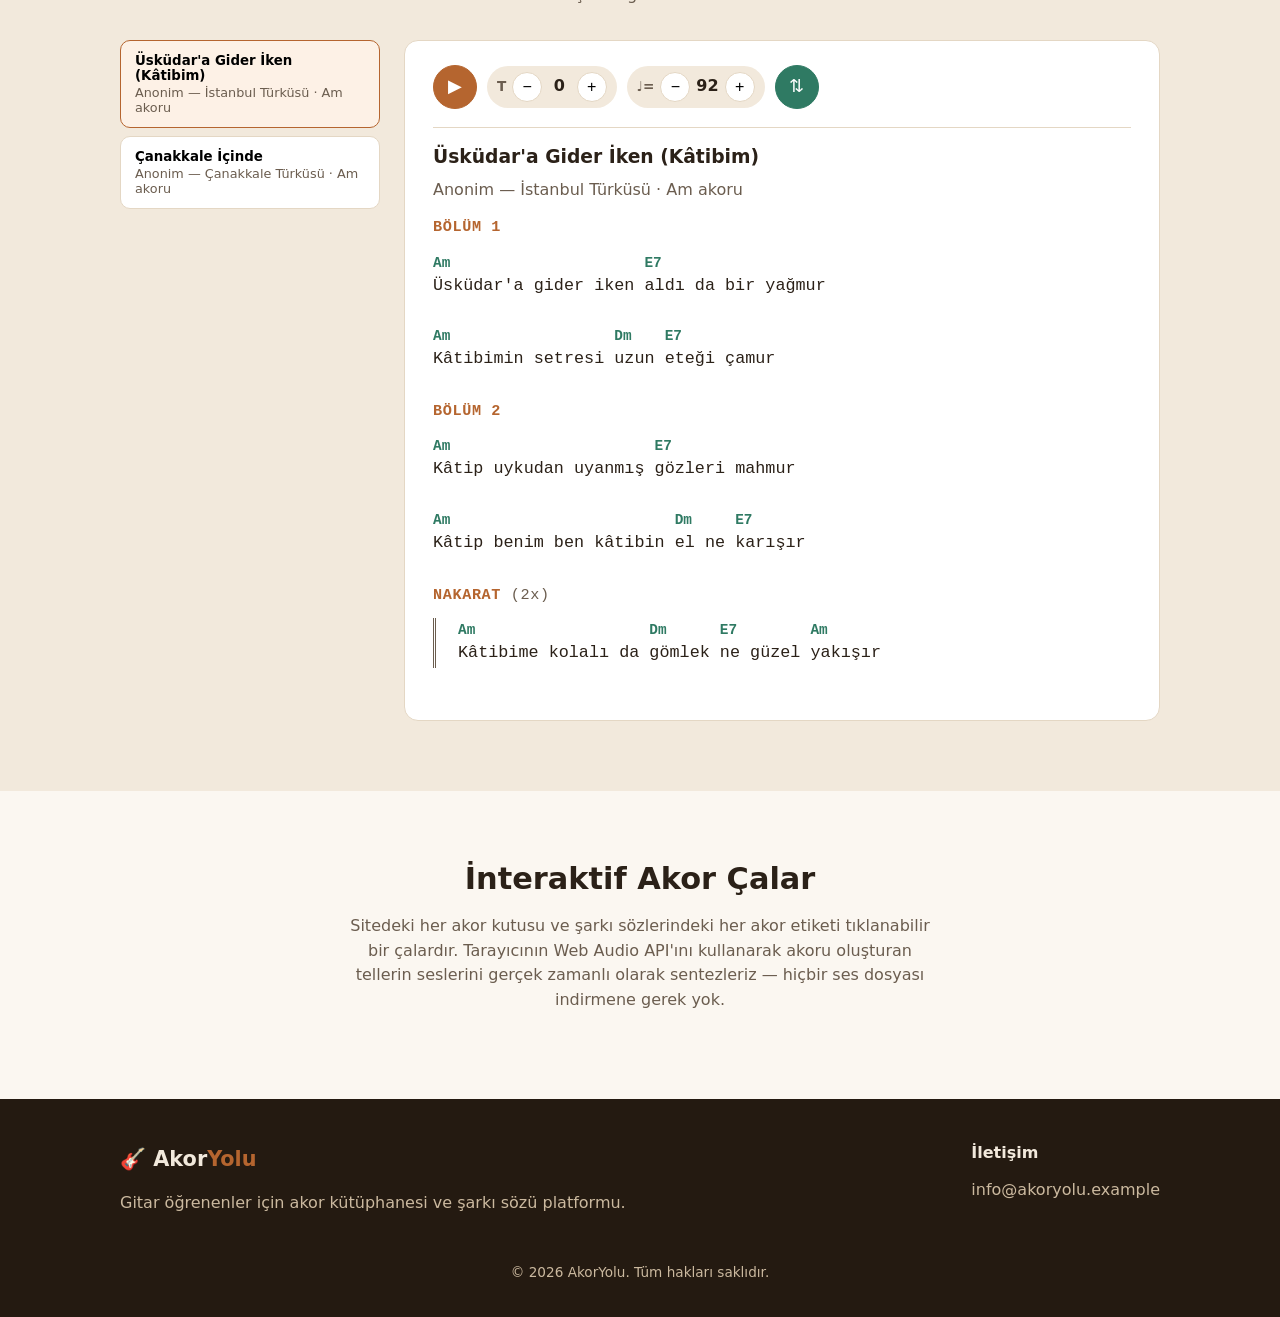
==== commit db4719e2: "Add song playback engine: transpose, tempo, sections, auto-scroll Replaces the static song-sheet dem" ====
--- a/index.html
+++ b/index.html
@@ -113,6 +113,7 @@
   <script src="js/fretboard.js"></script>
   <script src="js/player.js"></script>
   <script src="js/songs.js"></script>
+  <script src="js/playback.js"></script>
   <script src="js/app.js"></script>
   <script>
     if ("serviceWorker" in navigator) {
--- a/css/style.css
+++ b/css/style.css
@@ -377,9 +377,119 @@
   margin-top: 0;
 }
 
+/* Song toolbar */
+
+.song-toolbar {
+  display: flex;
+  align-items: center;
+  flex-wrap: wrap;
+  gap: 10px;
+  padding-bottom: 18px;
+  margin-bottom: 18px;
+  border-bottom: 1px solid var(--color-border);
+}
+
+.btn-icon {
+  min-width: 44px;
+  min-height: 44px;
+  border-radius: 999px;
+  border: 1px solid var(--color-border);
+  background: var(--color-surface);
+  font-size: 1.1rem;
+  cursor: pointer;
+  color: var(--color-text);
+}
+
+.btn-play {
+  background: var(--color-primary);
+  color: #fff;
+  border-color: var(--color-primary);
+}
+
+.btn-play.is-active {
+  background: var(--color-primary-dark);
+}
+
+.btn-icon.toggle.is-active {
+  background: var(--color-accent);
+  color: #fff;
+  border-color: var(--color-accent);
+}
+
+.control {
+  display: flex;
+  align-items: center;
+  gap: 6px;
+  background: var(--color-bg-alt);
+  border-radius: 999px;
+  padding: 6px 10px;
+}
+
+.control-label {
+  font-weight: 700;
+  font-size: 0.85rem;
+  color: var(--color-text-muted);
+}
+
+.control-btn {
+  min-width: 30px;
+  min-height: 30px;
+  border-radius: 50%;
+  border: 1px solid var(--color-border);
+  background: var(--color-surface);
+  cursor: pointer;
+  font-size: 1rem;
+  line-height: 1;
+}
+
+.control-value {
+  min-width: 2ch;
+  text-align: center;
+  font-weight: 700;
+}
+
+/* Sections */
+
+.song-section {
+  margin-bottom: 28px;
+}
+
+.section-label {
+  color: var(--color-primary);
+  font-size: 0.95rem;
+  text-transform: uppercase;
+  letter-spacing: 0.04em;
+  margin: 0 0 14px;
+}
+
+.song-section-repeat .section-lines {
+  position: relative;
+  padding-left: 22px;
+  border-left: 3px double var(--color-text-muted);
+}
+
+.song-section-repeat .section-label::after {
+  content: " (2x)";
+  color: var(--color-text-muted);
+  text-transform: none;
+  font-weight: 400;
+}
+
 .song-lyrics {
   font-family: "Courier New", monospace;
   font-size: 1.05rem;
+}
+
+.lyric-line {
+  border-radius: 8px;
+  transition: background-color 0.2s;
+  padding: 2px 6px;
+  margin: 0 -6px 1.4em;
+}
+
+.lyric-line.active-line {
+  background: #fdf1e6;
+  box-shadow: inset 3px 0 0 var(--color-primary);
 }
 
 .lyric-line {
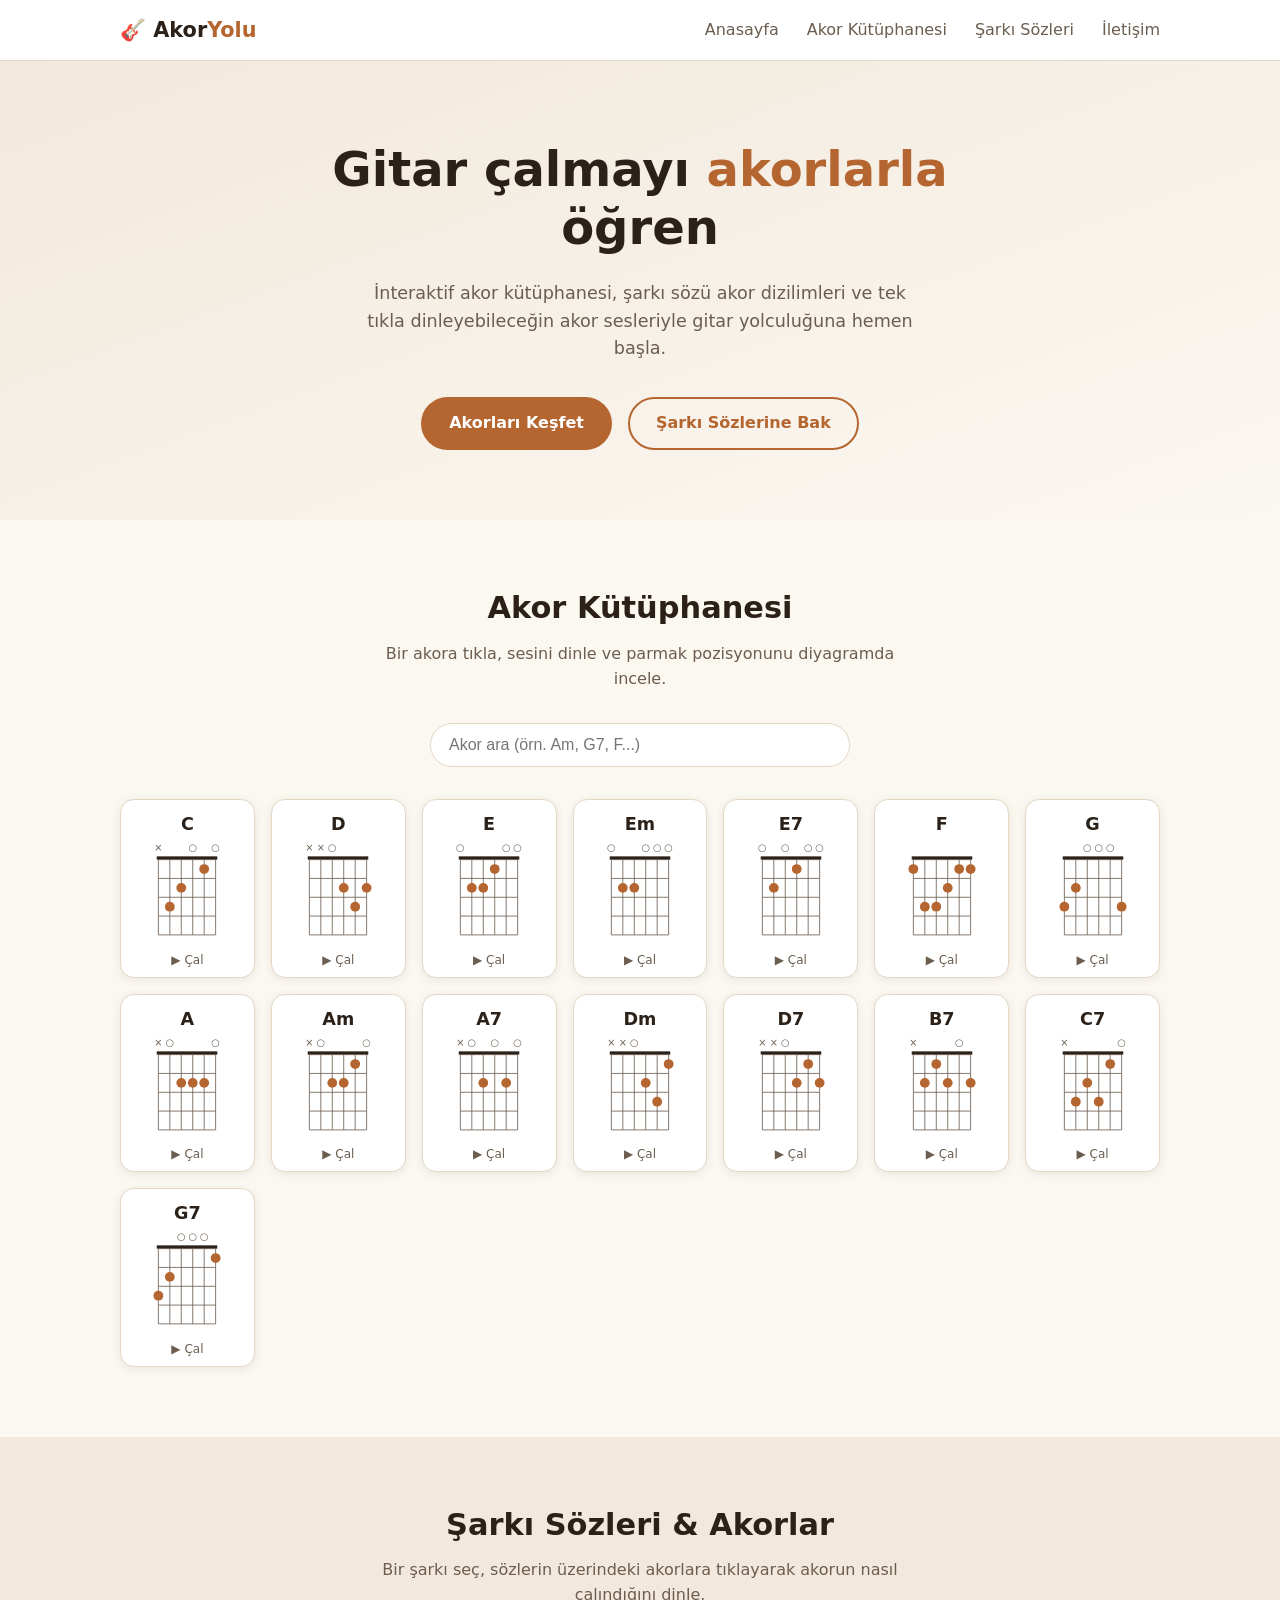
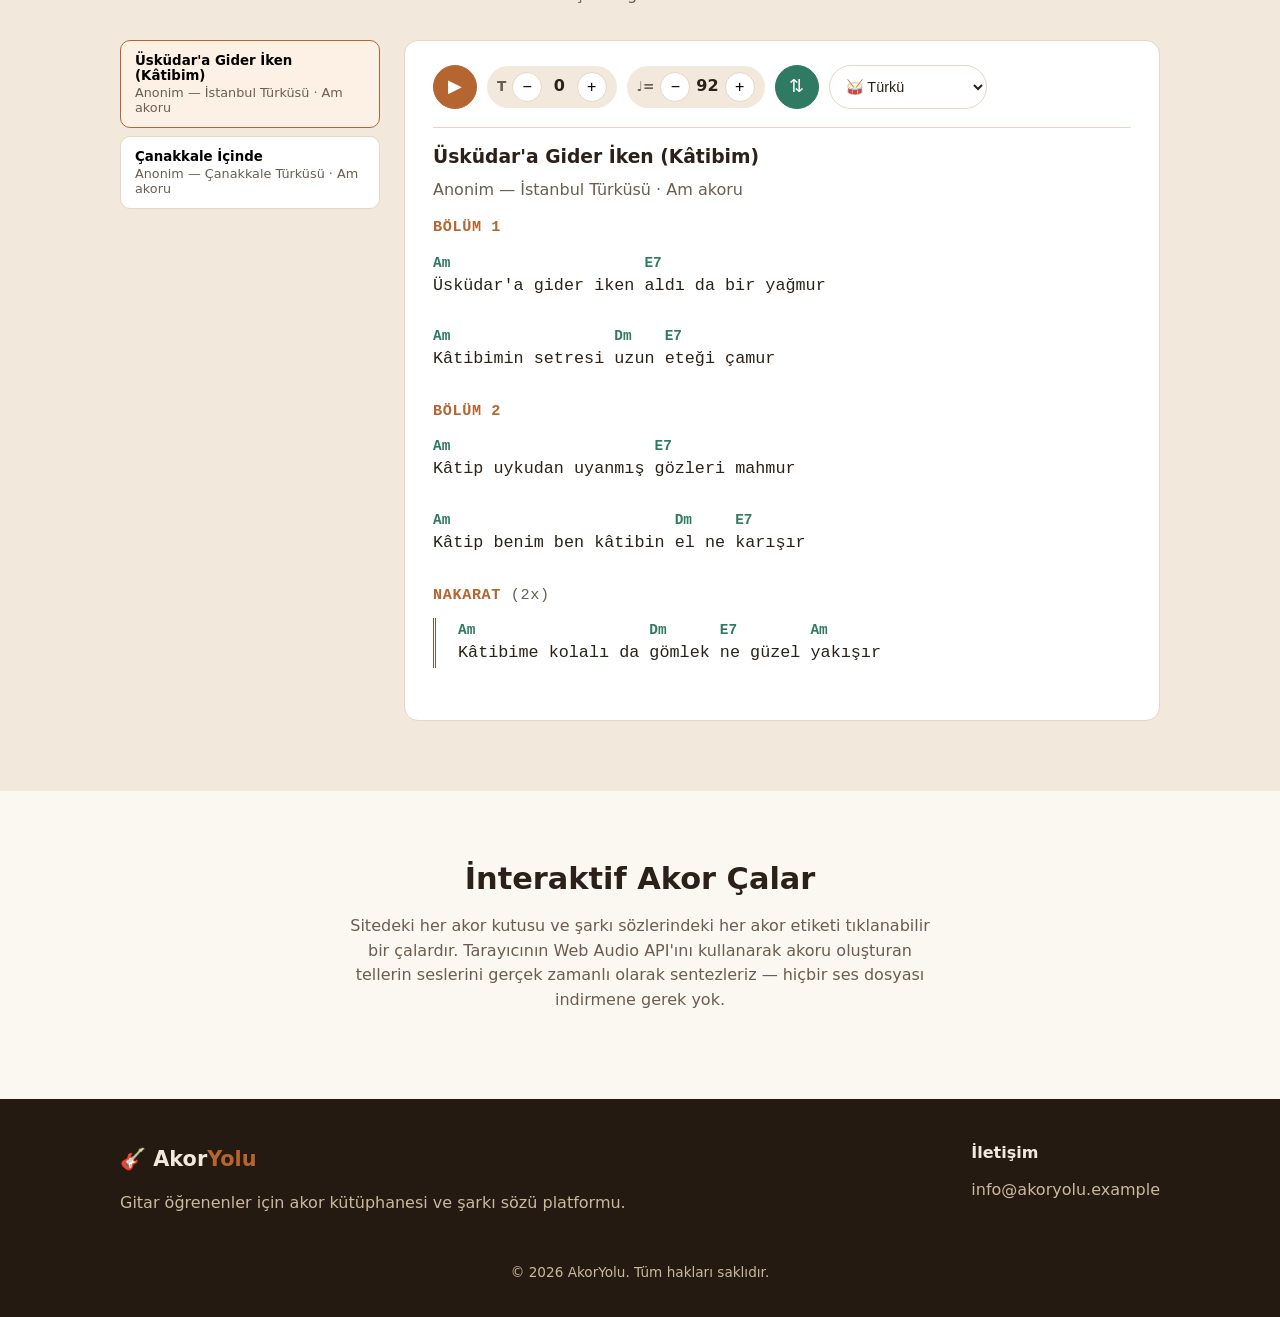
==== commit 71061d96: "Switch song playback to a selectable drum rhythm accompaniment Previous "Oynat" strummed the guitar " ====
--- a/index.html
+++ b/index.html
@@ -112,6 +112,7 @@
   <script src="js/chords.js"></script>
   <script src="js/fretboard.js"></script>
   <script src="js/player.js"></script>
+  <script src="js/drums.js"></script>
   <script src="js/songs.js"></script>
   <script src="js/playback.js"></script>
   <script src="js/app.js"></script>
--- a/css/style.css
+++ b/css/style.css
@@ -448,6 +448,16 @@
   font-weight: 700;
 }
 
+.control-select {
+  border: 1px solid var(--color-border);
+  background: var(--color-surface);
+  border-radius: 999px;
+  padding: 8px 12px;
+  font-size: 0.9rem;
+  color: var(--color-text);
+  min-height: 44px;
+}
+
 /* Sections */
 
 .song-section {
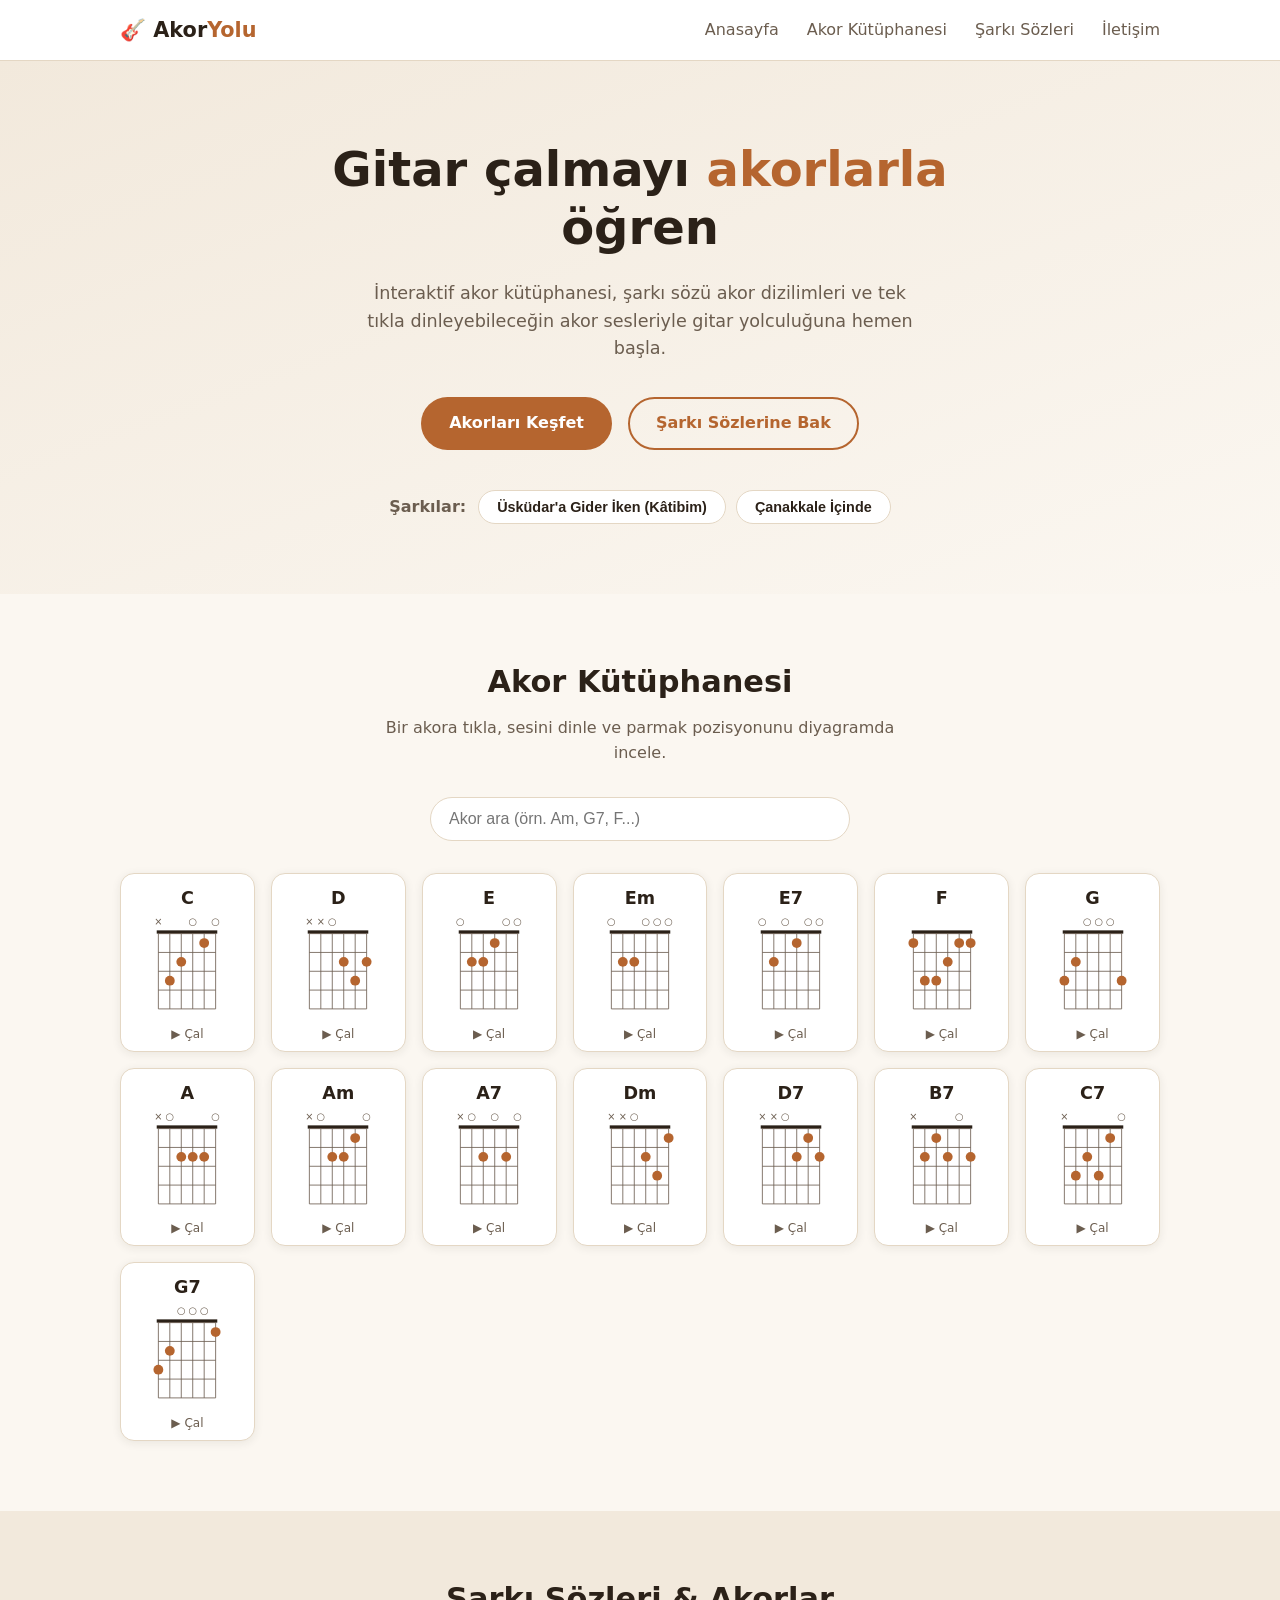
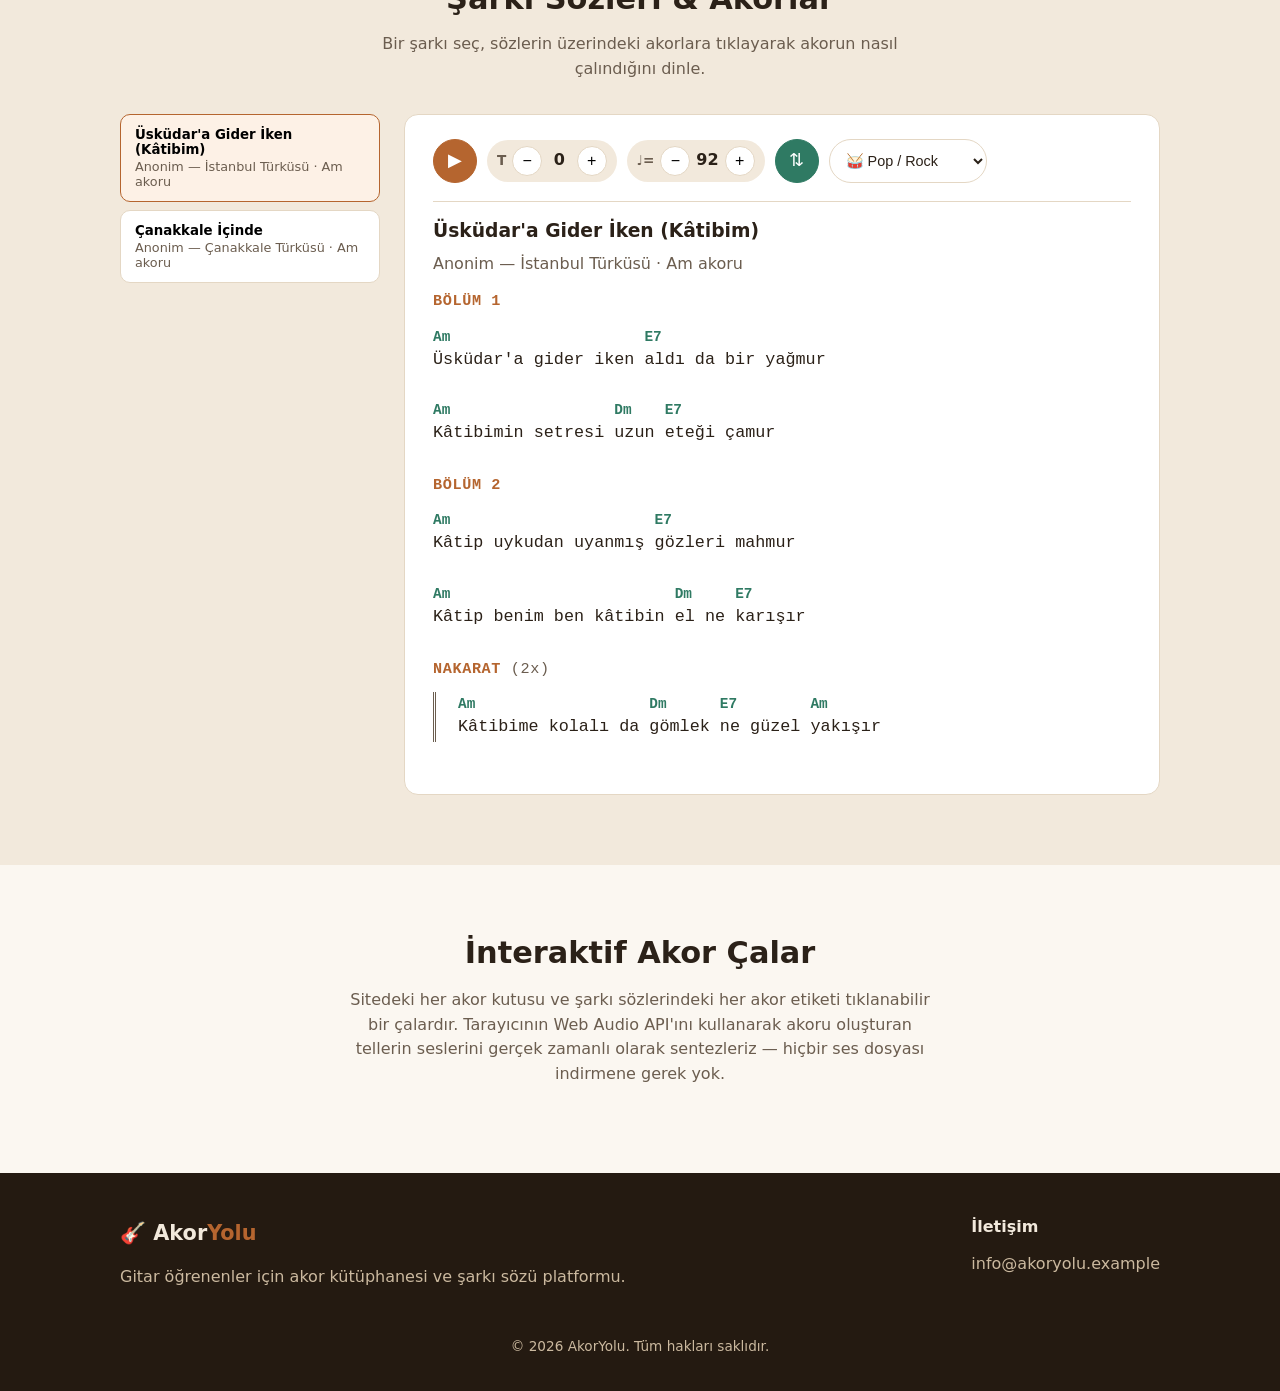
==== commit fb49f7e1: "Show songs on the homepage and highlight the current chord live Adds a quick song-name chip list rig" ====
--- a/index.html
+++ b/index.html
@@ -46,6 +46,11 @@
         <div class="hero-actions">
           <a href="#kutuphane" class="btn btn-primary nav-link">Akorları Keşfet</a>
           <a href="#sarkilar" class="btn btn-secondary nav-link">Şarkı Sözlerine Bak</a>
+        </div>
+
+        <div class="hero-songs">
+          <span class="hero-songs-label">Şarkılar:</span>
+          <div id="hero-song-list" class="hero-song-list"></div>
         </div>
       </div>
     </section>
--- a/css/style.css
+++ b/css/style.css
@@ -141,6 +141,43 @@
   flex-wrap: wrap;
 }
 
+.hero-songs {
+  margin-top: 40px;
+  display: flex;
+  align-items: center;
+  justify-content: center;
+  gap: 12px;
+  flex-wrap: wrap;
+}
+
+.hero-songs-label {
+  font-weight: 600;
+  color: var(--color-text-muted);
+}
+
+.hero-song-list {
+  display: flex;
+  gap: 10px;
+  flex-wrap: wrap;
+  justify-content: center;
+}
+
+.hero-song-chip {
+  background: var(--color-surface);
+  border: 1px solid var(--color-border);
+  border-radius: 999px;
+  padding: 8px 18px;
+  font-size: 0.9rem;
+  font-weight: 600;
+  cursor: pointer;
+  color: var(--color-text);
+}
+
+.hero-song-chip:hover {
+  border-color: var(--color-primary);
+  color: var(--color-primary);
+}
+
 .btn {
   display: inline-block;
   padding: 12px 26px;
@@ -533,6 +570,13 @@
   text-decoration: underline;
 }
 
+.chord-tag.active-chord {
+  color: #fff;
+  background: var(--color-primary);
+  border-radius: 6px;
+  text-decoration: none;
+}
+
 .chord-tag-empty {
   visibility: hidden;
 }
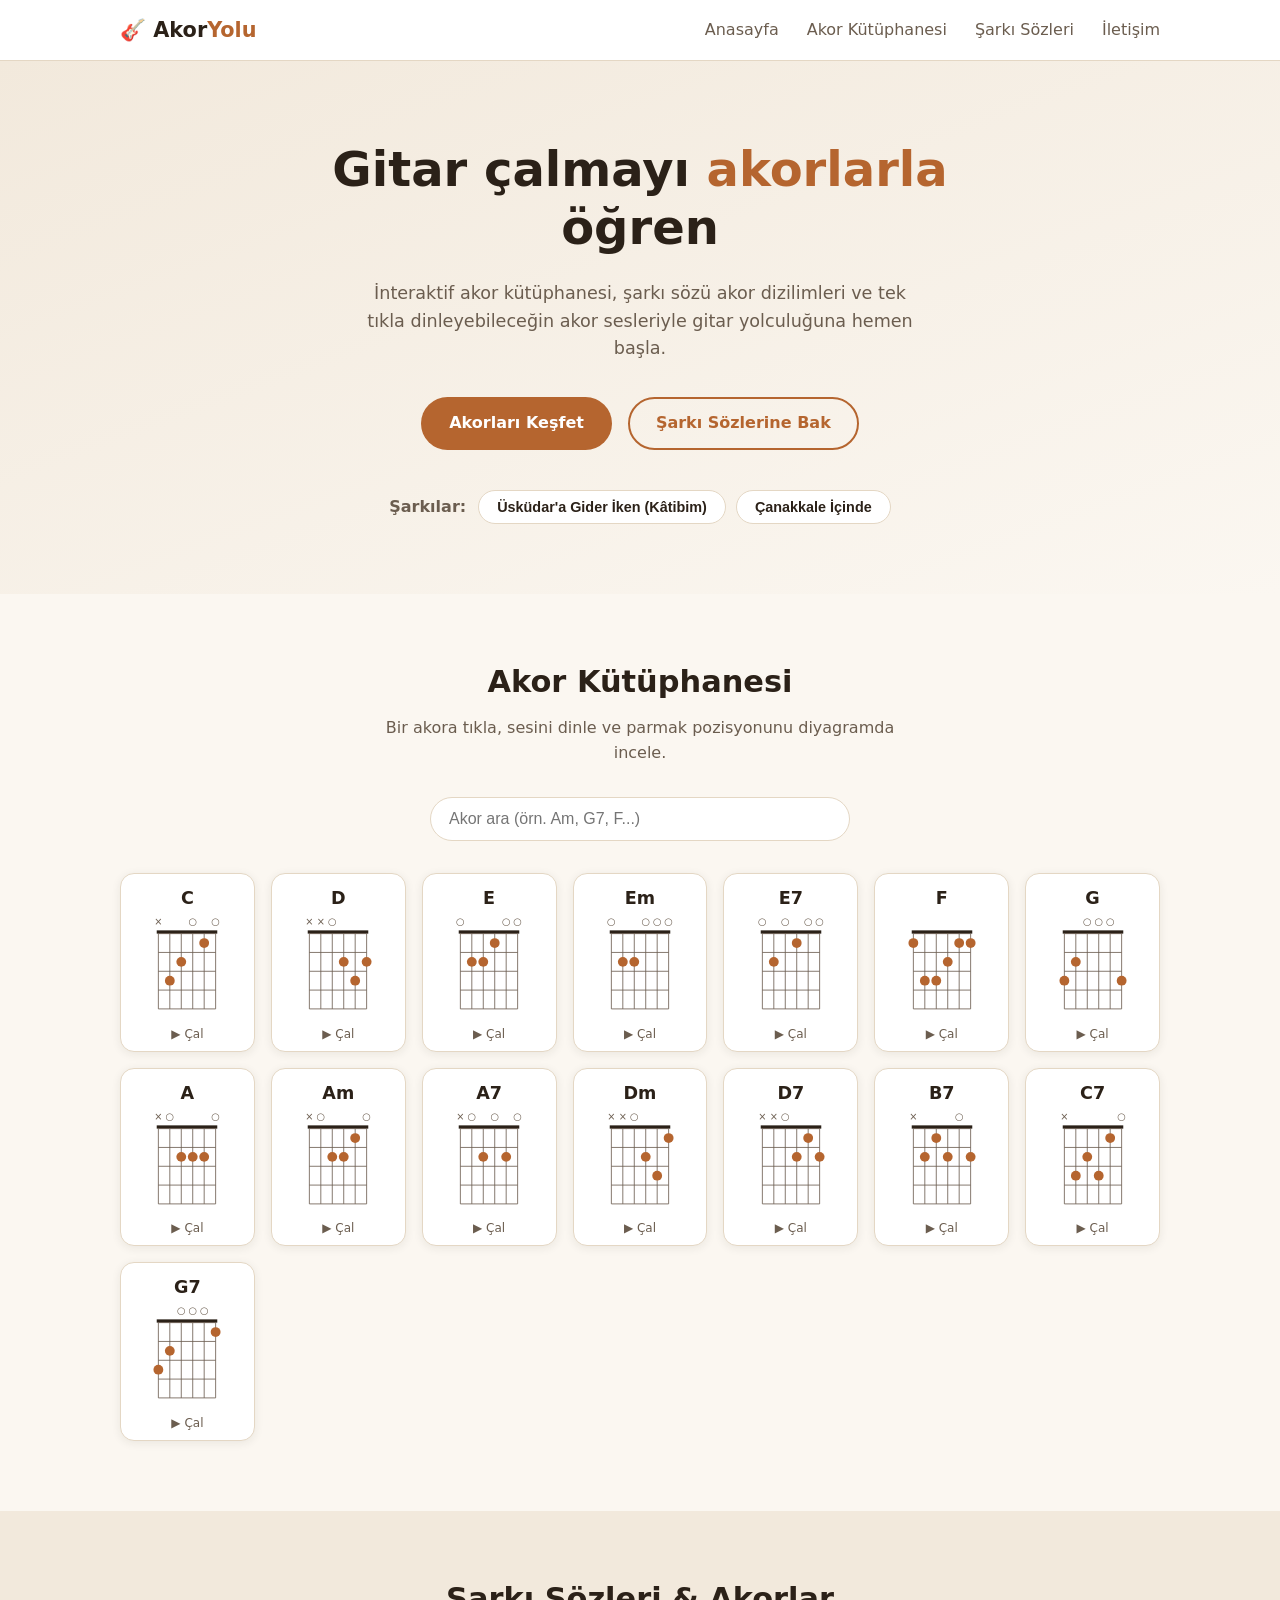
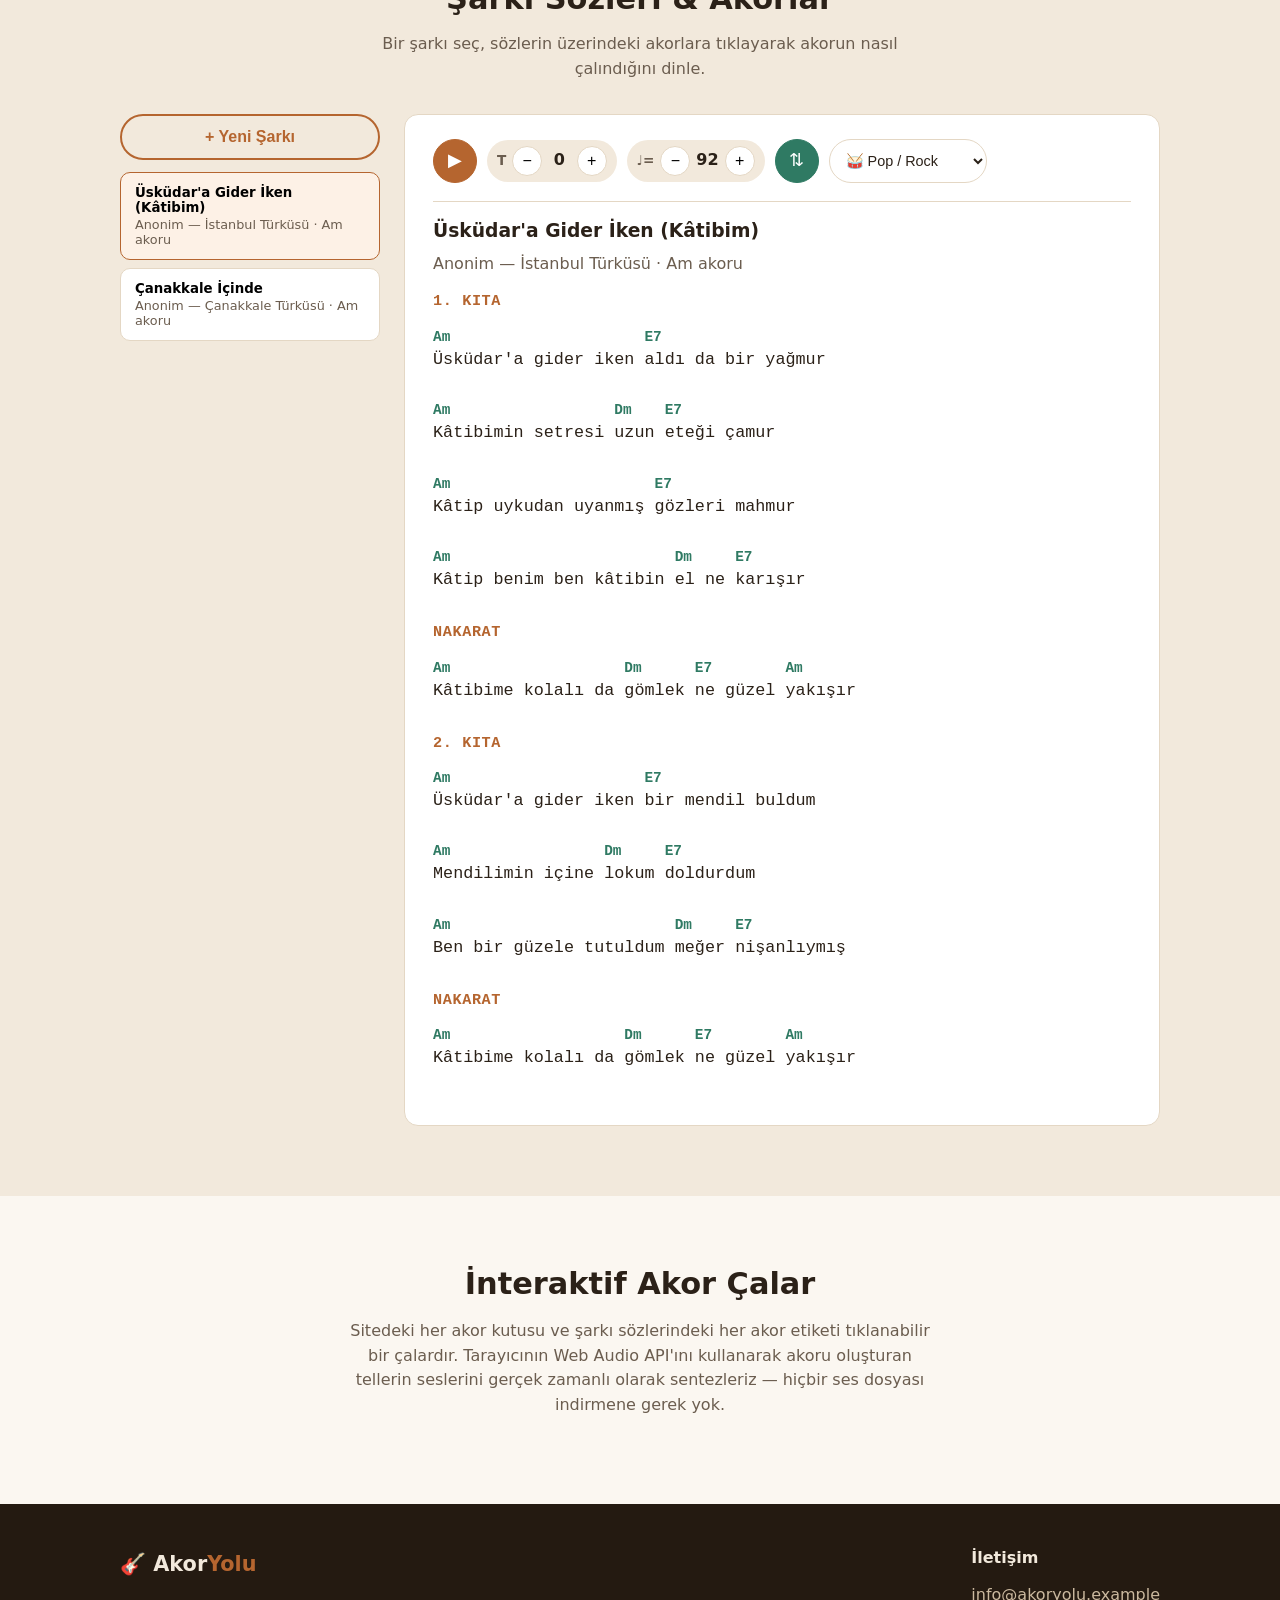
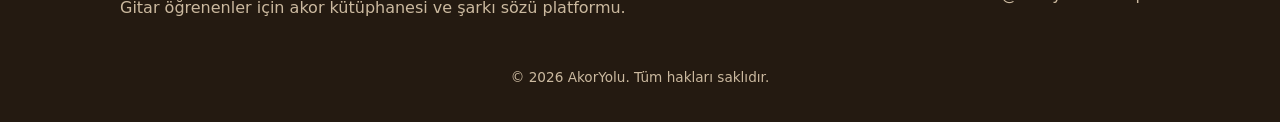
==== commit bf6b0295: "Add a "Yeni Şarkı" form so songs don't require editing code Songs previously only existed as hardcod" ====
--- a/index.html
+++ b/index.html
@@ -82,11 +82,77 @@
         </p>
 
         <div class="song-layout">
-          <div id="song-list" class="song-list"></div>
+          <div class="song-list-col">
+            <button id="add-song-btn" class="btn btn-secondary add-song-btn">+ Yeni Şarkı</button>
+            <div id="song-list" class="song-list"></div>
+          </div>
           <div id="song-sheet" class="song-sheet"></div>
         </div>
       </div>
     </section>
+
+    <div id="add-song-modal" class="modal-overlay" hidden>
+      <div class="modal-dialog" role="dialog" aria-modal="true" aria-labelledby="add-song-title">
+        <div class="modal-header">
+          <h3 id="add-song-title">Yeni Şarkı</h3>
+          <button id="add-song-close" class="modal-close" aria-label="Kapat">&times;</button>
+        </div>
+
+        <div class="modal-body">
+          <div class="form-grid">
+            <label class="form-field">
+              <span>Şarkı Adı</span>
+              <input type="text" id="song-form-title" />
+            </label>
+            <label class="form-field">
+              <span>Sanatçı</span>
+              <input type="text" id="song-form-artist" />
+            </label>
+            <label class="form-field">
+              <span>Ton</span>
+              <input type="text" id="song-form-key" value="C" />
+            </label>
+            <label class="form-field">
+              <span>BPM</span>
+              <input type="number" id="song-form-bpm" value="100" min="30" max="240" />
+            </label>
+            <label class="form-field">
+              <span>Ritim</span>
+              <select id="song-form-rhythm"></select>
+            </label>
+            <label class="form-field">
+              <span>Kategori/Etiketler (virgülle)</span>
+              <input type="text" id="song-form-tags" placeholder="türkü, akustik" />
+            </label>
+            <label class="form-field form-field-wide">
+              <span>YouTube Müzik Linki</span>
+              <input type="url" id="song-form-youtube" placeholder="https://youtube.com/watch?v=..." />
+            </label>
+          </div>
+
+          <div class="mode-toggle">
+            <button id="mode-simple-btn" class="btn-toggle is-active" type="button">✏️ Basit Mod (Söz üzerine tıkla)</button>
+            <button id="mode-chordpro-btn" class="btn-toggle" type="button">⚙️ Gelişmiş Mod (ChordPro)</button>
+          </div>
+
+          <p class="form-hint" id="mode-hint">
+            Şarkı sözlerini buraya yapıştırın — akorsuz olabilir, ya da akor satırı sözün tam üstünde olacak
+            şekilde yapıştırırsanız akorlar otomatik yerleşir.
+          </p>
+
+          <textarea id="song-form-lyrics" class="lyrics-input" rows="8" placeholder="Dm         C         Bb        Am&#10;Bak neler oldu, zor zamanlar bizi buldu"></textarea>
+
+          <button id="parse-lyrics-btn" class="btn btn-secondary" type="button">Sözleri (ve Akorları) Yükle</button>
+
+          <div id="lyrics-preview" class="lyrics-preview"></div>
+        </div>
+
+        <div class="modal-footer">
+          <button id="add-song-cancel" class="btn btn-secondary" type="button">İptal</button>
+          <button id="add-song-save" class="btn btn-primary" type="button">Kaydet</button>
+        </div>
+      </div>
+    </div>
 
     <section id="oynatici" class="section">
       <div class="container player-info">
@@ -120,6 +186,7 @@
   <script src="js/drums.js"></script>
   <script src="js/songs.js"></script>
   <script src="js/playback.js"></script>
+  <script src="js/songbuilder.js"></script>
   <script src="js/app.js"></script>
   <script>
     if ("serviceWorker" in navigator) {
--- a/css/style.css
+++ b/css/style.css
@@ -365,6 +365,16 @@
   gap: 24px;
 }
 
+.song-list-col {
+  display: flex;
+  flex-direction: column;
+  gap: 12px;
+}
+
+.add-song-btn {
+  width: 100%;
+}
+
 .song-list {
   display: flex;
   flex-direction: column;
@@ -700,3 +710,176 @@
     justify-content: center;
   }
 }
+
+/* Add-song modal */
+
+.modal-overlay {
+  position: fixed;
+  inset: 0;
+  background: rgba(20, 14, 8, 0.55);
+  display: flex;
+  align-items: center;
+  justify-content: center;
+  z-index: 100;
+  padding: 20px;
+  padding-top: max(20px, env(safe-area-inset-top));
+  padding-bottom: max(20px, env(safe-area-inset-bottom));
+}
+
+.modal-overlay[hidden] {
+  display: none;
+}
+
+.modal-dialog {
+  background: var(--color-surface);
+  border-radius: var(--radius);
+  width: 100%;
+  max-width: 640px;
+  max-height: 100%;
+  overflow-y: auto;
+  box-shadow: 0 20px 50px rgba(0, 0, 0, 0.3);
+}
+
+.modal-header {
+  display: flex;
+  align-items: center;
+  justify-content: space-between;
+  padding: 20px 24px;
+  border-bottom: 1px solid var(--color-border);
+}
+
+.modal-header h3 {
+  margin: 0;
+}
+
+.modal-close {
+  background: none;
+  border: none;
+  font-size: 1.5rem;
+  line-height: 1;
+  cursor: pointer;
+  color: var(--color-text-muted);
+  min-width: 32px;
+  min-height: 32px;
+}
+
+.modal-body {
+  padding: 20px 24px;
+}
+
+.modal-footer {
+  display: flex;
+  justify-content: flex-end;
+  gap: 12px;
+  padding: 16px 24px;
+  border-top: 1px solid var(--color-border);
+}
+
+.form-grid {
+  display: grid;
+  grid-template-columns: 1fr 1fr;
+  gap: 14px;
+  margin-bottom: 20px;
+}
+
+.form-field {
+  display: flex;
+  flex-direction: column;
+  gap: 6px;
+  font-size: 0.85rem;
+  font-weight: 600;
+  color: var(--color-text-muted);
+}
+
+.form-field-wide {
+  grid-column: 1 / -1;
+}
+
+.form-field input,
+.form-field select {
+  font-family: inherit;
+  font-size: 1rem;
+  padding: 10px 12px;
+  border-radius: 8px;
+  border: 1px solid var(--color-border);
+  background: var(--color-bg);
+  color: var(--color-text);
+  min-height: 44px;
+}
+
+.mode-toggle {
+  display: flex;
+  gap: 8px;
+  margin-bottom: 10px;
+  flex-wrap: wrap;
+}
+
+.btn-toggle {
+  border: 1px solid var(--color-border);
+  background: var(--color-bg);
+  border-radius: 999px;
+  padding: 8px 16px;
+  font-size: 0.85rem;
+  font-weight: 600;
+  cursor: pointer;
+  color: var(--color-text-muted);
+}
+
+.btn-toggle.is-active {
+  background: var(--color-primary);
+  border-color: var(--color-primary);
+  color: #fff;
+}
+
+.form-hint {
+  font-size: 0.8rem;
+  color: var(--color-text-muted);
+  margin: 0 0 10px;
+}
+
+.lyrics-input {
+  width: 100%;
+  font-family: "Courier New", monospace;
+  font-size: 0.95rem;
+  padding: 12px;
+  border-radius: 8px;
+  border: 1px solid var(--color-border);
+  background: var(--color-bg);
+  color: var(--color-text);
+  resize: vertical;
+  margin-bottom: 12px;
+}
+
+.lyrics-preview {
+  margin-top: 16px;
+  padding: 14px;
+  background: var(--color-bg-alt);
+  border-radius: 8px;
+  font-family: "Courier New", monospace;
+  font-size: 0.9rem;
+  max-height: 220px;
+  overflow-y: auto;
+}
+
+.preview-line {
+  display: flex;
+  flex-wrap: wrap;
+  margin-bottom: 0.8em;
+}
+
+.preview-segment {
+  display: flex;
+  flex-direction: column;
+}
+
+.preview-chord {
+  color: var(--color-accent);
+  font-weight: 700;
+  font-size: 0.85rem;
+}
+
+@media (max-width: 560px) {
+  .form-grid {
+    grid-template-columns: 1fr;
+  }
+}
